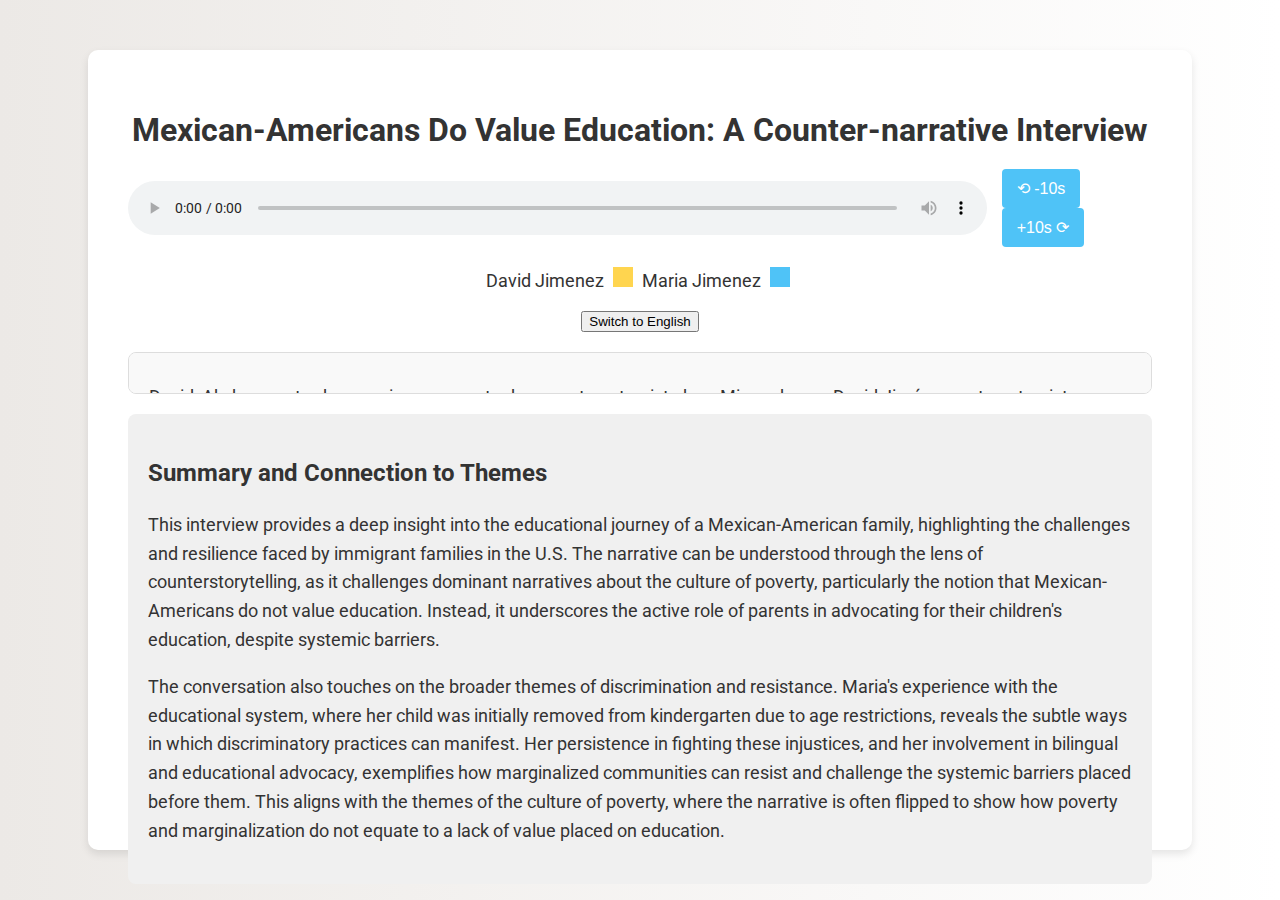
==== index.html @ bd8c50ec "First" ====
<!DOCTYPE html>
<html lang="en">

<head>
  <meta charset="UTF-8">
  <meta name="viewport" content="width=device-width, initial-scale=1.0">
  <title>Mexican-Americans Do Value Education: A Counter-narrative Interview</title>
  <!-- Google Font -->
  <link href="https://fonts.googleapis.com/css2?family=Roboto:wght@400;700&display=swap" rel="stylesheet">
  <style>
    body {
      font-family: 'Roboto', sans-serif;
      background: linear-gradient(to right, #ece9e6, #ffffff);
      color: #333;
      display: flex;
      justify-content: center;
      align-items: center;
      height: 100vh;
      margin: 0;
    }

    .container {
      width: 80%;
      height: 80%;
      background-color: #fff;
      padding: 40px;
      border-radius: 10px;
      box-shadow: 0 4px 8px rgba(0, 0, 0, 0.1);
      display: flex;
      flex-direction: column;
    }

    h1 {
      font-size: 32px;
      text-align: center;
      margin-bottom: 20px;
    }

    .audio-player {
      display: flex;
      justify-content: center;
      align-items: center;
      margin-bottom: 20px;
    }

    #audioPlayer {
      width: 100%;
      max-width: 100%;
    }

    .control-buttons {
      margin-left: 10px;
    }

    .control-buttons button {
      font-size: 16px;
      padding: 10px 15px;
      margin: 0 5px;
      cursor: pointer;
      border: none;
      border-radius: 4px;
      background-color: #4fc3f7;
      color: white;
    }

    .control-buttons button:hover {
      background-color: #03a9f4;
    }

    .label {
      text-align: center;
      margin-bottom: 20px;
      font-size: 18px;
    }

    .label span {
      display: inline-block;
      width: 20px;
      height: 20px;
      margin: 0 5px;
    }

    .label .yellow-square {
      background-color: #ffd54f;
    }

    .label .blue-square {
      background-color: #4fc3f7;
    }

    .toggle-container {
      text-align: center;
      margin-bottom: 20px;
    }

    .transcript {
      flex-grow: 1;
      overflow-y: auto;
      border: 1px solid #ddd;
      padding: 20px;
      border-radius: 8px;
      background-color: #f9f9f9;
      display: none;
    }

    .transcript.active {
      display: block;
    }

    .transcript p {
      margin: 10px 0;
      line-height: 1.5;
      transition: background-color 0.3s ease;
      font-size: 18px;
    }

    .highlight {
      border-radius: 4px;
    }

    .david.highlight {
      background-color: #fff59d;
    }

    .maria.highlight {
      background-color: #b3e5fc;
    }

    .summary {
      margin-top: 20px;
      padding: 20px;
      border-radius: 8px;
      background-color: #f0f0f0;
      font-size: 18px;
      line-height: 1.6;
    }

    .summary h2 {
      font-size: 24px;
      margin-bottom: 10px;
    }
  </style>
</head>

<body>

  <div class="container">
    <h1>Mexican-Americans Do Value Education: A Counter-narrative Interview</h1>
    <div class="audio-player">
      <audio id="audioPlayer" controls preload="auto">
        <source src="output.mp3" type="audio/mpeg">
        Your browser does not support the audio element.
      </audio>
      <div class="control-buttons">
        <button id="backwardButton">⟲ -10s</button>
        <button id="forwardButton">+10s ⟳</button>
      </div>
    </div>
    <div class="label">
      David Jimenez <span class="yellow-square"></span> Maria Jimenez <span class="blue-square"></span>
    </div>
    <div class="toggle-container">
      <button id="toggleLanguage">Switch to English</button>
    </div>
    <div id="transcript-es" class="transcript active">
      <p data-start="0" data-end="32" class="david">David: Ah, buenas tardes, gracias por aceptar hacer esta entrevista
        hoy. Mi
        nombre es David Jiménez, esta entrevista discutirá mis experiencias educativas infantiles y el impacto que mis
        padres tuvieron en la trayectoria de mi carrera académica. Hoy quiero entender sus perspectivas sobre ciertos
        acontecimientos de mi juventud. Y su actitud general sobre la educación. Si en algún momento quieres que
        detenga la grabación, por favor, házmelo saber.</p>
      <p data-start="32" data-end="37" class="david">¿Para empezar, puedes decirme tu nombre y cómo estamos
        relacionados?</p>
      <p data-start="37" data-end="44" class="maria">María: Mi nombre es María Jiménez y estamos relacionados-soy tu
        mamá.</p>
      <p data-start="44" data-end="50" class="david">Ok, ah, ahorita ¿Cuál es tu ocupación actual?</p>
      <p data-start="50" data-end="54" class="maria">Ayudante de maestra de preschool.</p>
      <p data-start="54" data-end="61" class="david">Hm, de preschool y trabajas aquí en ah, o, pues haces para Special
        Ed,
        verdad?</p>
      <p data-start="61" data-end="62" class="maria">Sí, sí.</p>
      <p data-start="62" data-end="74" class="david">Bueno, ¿puedes contarme un poco sobre tus antecedentes de dónde
        eres y
        cómo fue la educación para ti cuando eras niña?</p>
      <p data-start="74" data-end="125" class="maria">Ah, yo vengo de México, específicamente de la ciudad de
        Guadalajara. Yo
        estudié hasta la secundaria después estudié una carrera corta como secretaria eh, en el cual en mis tiempos la
        educación no era tan abierta para, en cierta, en ciertas familias no era tan abierta para la las mujeres. El
        cual nada
        más se nos proveía una educación qué se refería para asistencia en la casa que nos sirviera para como
        enfermeras, en
        lo mismo de cocinar y coser. Y fue muy, muy limitada.</p>
      <p data-start="125" data-end="149" class="david">Ok, y ya desde entonces has venido a Estados Unidos donde aquí
        nacimos,
        yo y mi hermano. Para hablar de mí historia de educación infantil en realidad es nuestra historia. ¿Es cierto
        que
        estuviste muy involucrada en la educación de ambos de mí y de mi hermano desde el principio. verdad?</p>
      <p data-start="149" data-end="151" class="maria">Correcto.</p>
      <p data-start="151" data-end="161" class="david">¿Qué te motivó a hacer esto y me puedes contar si alguna vez
        encontrastes alguna resistencia al hacerlo?</p>
      <p data-start="161" data-end="235" class="maria">Mi motivación fue al ver que la mayoría de papás no podían
        expresarse,
        eh, con sus hijos en ni siquiera en el idioma español. Yo me enfoqué a enseñarlos que hablaran correctamente y
        entendieran correctamente el español. Después me fui involucrando, fui voluntaria por 7 años en lo que ustedes
        fue su
        transición de la educación primaria a la secundaria ay ayudando en los salones cuando se me requería, como
        asistente
        de maestro y estarlos observando tanto en el recreo, en paseos escolares, y me gustó involucrarme porque ahí vi
        que
        los papás y sobre todos los papás Latinos hacemos un poquito menos la educación de los hijos y la educación para
        nosotros mismos entender qué está pasando en la escuela. Por lo mismo, yo me involucré en la escuela también
        para
        aprender inglés.</p>
      <p data-start="235" data-end="242" class="david">Entonces, ¿A qué edad te acuerdas cuando yo comencé la escuela?
      </p>
      <p data-start="242" data-end="300" class="maria">Tú comenzastes en un programa piloto para niños de preschool,
        exactamente a los 3 años. Yo te llevaba era en las tardes y yo veía el interés que ponías en la educación. Te
        permitieron continuar, fue un programa nada más de 3 meses en el cual te aceptaron directamente a preschool
        regular,
        en el cual estuvistes por el lapso de 3 años en el cual tu obtuvistes unas de las mejores calificaciones, las
        cuales
        te valieron para continuar en en el grado de Kinder, ya que aunque no contabas con la edad e y la fecha en la
        cual te
        requerían para Kinder, pero contabas con la educación y el conocimiento y por eso te dejaron en el nivel de
        Kinder.
      </p>
      <p data-start="300" data-end="312" class="david">Ok, entonces ¿dices que terminé un programa completo de
        preschool,
        verdad, menos pues, un año sería no entonces? O cuatro años?</p>
      <p data-start="312" data-end="314" class="maria">No, un año, 4 meses.</p>
      <p data-start="314" data-end="326" class="david">Un año 4 meses ah, ok, y de ahí me, donde me moví a Kinder, pero
        ¿Qué
        pasó cuando ya estaba en él, en el Kinder?</p>
      <p data-start="326" data-end="523" class="maria">Bueno, esa yo sé que es una una situación algo difícil ha sido
        para mí
        porque yo primero que nada yo no quería que los movieran de escuela porque estaban ustedes en una escuela en la
        cual
        nos sentíamos muy acogidos. Era una escuela donde comenzaron ustedes, en la escuela Victoriano, después, como
        abrieron
        una escuela cercas, más cerca de nuestra casa, pues los movieron ahí. El cual tú comenzaste el Kinder, pero en
        el
        transcurso del Kinder, yo continué involucrándome como voluntaria en la cual vi que varias de las personas no
        estaban
        de acuerdo. No sé por qué exactamente no estaban de acuerdo que yo ayudara, no me permitieron la entrada. Al
        transcurso de 2 semanas me notificaron que tú no podías continuar en el Kinder, porque no tenías la edad
        suficiente,
        en la cual te quitaron completamente del programa de Kinder, y te dejaron sin escuela, el cual yo me frustré
        mucho al
        no encontrar en ninguna parte donde te pudiera meter y lo único que me permitieron es volverte a regresar a
        Kinder,
        siendo que tú ya llevabas más de 5 meses en el Kinder, y fue difícil porque al aceptarte en otra vez en
        preschool, fue
        con la condición de que yo me quedara no como involuntaria, sino que ya era yo estarles ayudando porque ya
        contaban
        con un estudiante más, pero yo no me di por vencida. Me involucré también en los programas de ELAC (English
        Learner
        Advisory Committee) y DELAC (District English Learner Advisory Committee) para ir conociendo personas. Esto fue
        en el
        transcurso de semanas porque también para mí fue un, una frustración y una impotencia al no poderte ayudar más,
        y
        aunque mi qué Ingles no era tan avanzado o no era, era más bien limitado. Yo busqué ayuda tanto que me fui a una
        junta
        del superintendente ya que nadie aceptaba mis llamadas. Llamé a todas las personas y nadie, nadien, esté, me
        daba una
        cita con él. Lo que hice me fue a una junta de él y me planté enfrente de él para pedirle una entrevista para
        que me
        diera la oportunidad de explicar tu caso, en cuál se portó una persona muy, muy amable siendo que las personas
        que me
        atendieron en la oficina, todas me rechazaban. Por eso fue de que lo contacté personalmente y me ofreció darme
        una
        cita para exponer yo mi caso. Y eso fue lo que, lo que agradezco yo mucho de él, de haberme dado la oportunidad
        de
        exponer mi caso. </p>
      <p data-start="523" data-end="575" class="david">Ya ah, no, gracias ah, pues pues sí, yo hay muchos detalles de
        esa
        historia que, pues ah, al contarlo más, pues obviamente no me acuerdo mucho, de yo estar a esa edad, ah, pero
        dirías
        que, creo que me has contado que había otros niños que igualmente estaban muy joven para, o sea, no habían, ah,
        no
        tenían su fecha de nacimiento antes de, del deadline, y a ellos no los sacaron como a nosotros, pero yo siendo
        estudiante Latino, que entró hablando solo español, y tú también estándo, siendo más visible como voluntaria,
        pues
        como que nos nos escogieron a nosotros para para mandarnos fuera del programa.</p>
      <p data-start="575" data-end="773" class="maria">Lo correcto, yo siento que fue una parte de discriminación al
        vernos
        usado nosotros como, no sé si como ejemplo a los demás para para sacarnos del programa, pero no se me hizo justo
        de
        que otros niños tuvieran la oportunidad de continuar siendo que no tenían la edad suficiente. Era por varios
        días
        para, exactamente en tu caso eran 10 días, que eras más joven pero eras el de los más avanzados en tu clase. Era
        lo
        que no se me hacía justo que no te dieran la oportunidad de continuar tus estudios. Por eso en la entrevista que
        yo
        tuve con el superintendente yo expuse tu caso. Llevé pruebas de que la maestra me decía que tú eras de los más
        avanzados. Tu ya sin ver ha entrado a la escuela, sin saber una sola palabra de inglés, sin conocer nada de del
        idioma, tú eh, en 1 año, ya dominabas, el idioma, ya conocías los números del uno al 100 estando en preschool,
        ya te
        sabías tus ABC, y ya leías libros este y pronunciabas frases correctas y completas. Es por eso que yo les puse
        el caso
        al superintendente el cual te dio una oportunidad y mandó al asistente del superintendente a realizarte un
        examen en
        el cual estabas tú, la maestra, y el asistente del superintendente. Yo tuve que esperar afuera a que terminaran
        el
        examen. En ese tiempo yo estaba yo creo que más nerviosa que nada y cuando salió el superintendente, el
        asistente del
        superintendente a decirme que habías pasado, no solamente las expectativas que ellos traían, sino que pasaste,
        la
        sobrepasaste, yo para mí fue un logro no solo para ti, si no para mí como mamá ver realizado éste y no dejado
        que el
        sistema y unas personas que no te permitieron continuar si hubieran logrado sus objetivos. Para mí fue un logro
        como
        mamá y desde esa fecha continué como presidenta de los programas bilingües y promoví mucho a las mamás que
        también
        ellas no dejaran de de continuar los estudios porque se me hacía muy triste a veces usar alumnos para traducir
        porque
        había cortes de personal o no había suficiente personal para las, ah, para traducirles a los papás. Entonces es
        una
        tristeza que nosotros los papás no estemos involucrados. Tanto me gustó que he continuado trabajando para el
        distrito
        y continuó exhortando a muchos papás para que continúen con estudios o preparación para que les ayuden con sus
        hijos a
        los estudios.</p>
      <p data-start="773" data-end="823" class="david">Bueno, ¿en dónde íbamos? Ah, sí, pues todo eso es muy, es
        respuesta
        perfecta en pensando en esta, eh, este artículo que leímos para la clase que estoy tomando del mito de que a los
        México-americanos nodo valoran la educación y creo que es claro que qué con esas experiencias que eso no es
        cierto en
        muchos casos. Ah, pensando en eso ¿Te acuerdas o podrías contar unas formas en en que ustedes enfatizaron la
        importancia de la educación en nuestro hogar?</p>
      <p data-start="823" data-end="876" class="maria">Claro, porque nosotros yo siempre he creído que mejor educación
        es
        mejor calidad de vida para, tanto la persona que estudia como para el entorno, y ustedes como hijos no solo
        están
        estudiando por ustedes me están motivando y motivan también a los padres. A continuar estudiando. Y esa es la
        razón de
        que todos deberíamos de continuar estudiando y no pensar de que como es nomás hablamos español, no debemos de
        valorar
        la educación que nos dan gratuitamente. Acercarnos, donde nos dan la educación para no quedarnos atrás y que no
        valoren nuestros derechos y hacer valer también nuestros derechos.</p>
      <p data-start="876" data-end="917" class="david">Sí, pues sea, qué es es entonces va en las dos direcciones
        nuestra
        motivación. Un ejemplo específico me acuerdo, no si te acuerdas, una vez nos hicieron a mí y a mi hermano
        escribír una
        ensayo en español aquí que ustedes iban a calificar para ver pues cómo nos iba a el español, pues sabiéndolo
        verdad?
        Pero ahi quedé eso era ya en nuestro ¿infantes sería la palabra?</p>
      <p data-start="917" data-end="918" class="maria">Infancia.</p>
      <p data-start="918" data-end="946" class="david">Infancia. Pero pues, dónde estamos ahora, mi hermano y yo, los 2
        tenemos títulos en informática y yo ahora estoy en una programa de maestría. Primero quiero decir que realmente
        aprecio todo lo que has hecho por mí. Nunca estoy aquí si no fuera por ti, entonces sí ¿podías decir un poco de
        cómo
        te sientes acerca de lo lejos que hemos llegado?</p>
      <p data-start="946" data-end="989" class="maria">Yo me siento muy orgullosa porque realmente a mí no se me no se
        me
        dieron las herramientas para continuar mis estudios y yo siempre he valorado que todos los estudiantes tengan la
        oportunidad y todos nuestros hijos tengan la oportunidad de sobresalir más de lo que hemos hecho nosotros. Es
        nuestro
        orgullo y es algo que nosotros disfrutamos como papás, ver que nuestros hijos vayan más allá, que traspasen lo
        que
        nosotros, lo que nosotros hicimos para que valoren lo que tienen y también tenga mejores oportunidades de vida.
      </p>
      <p data-start="989" data-end="1009" class="david">Bueno, ah, pues ah, esas eran todas las preguntas que tenía por
        ti,
        muchas gracias por tus respuestas y por ayudarme con esta proyecto que estoy haciendo, y si, ya es todo. </p>
      <p data-start="1009" data-end="1029" class="maria">Bueno, para terminar es para decirte que estoy muy orgullosa de
        todo
        lo que has hecho, del buen hijo que eres y de que siempre motivas, también tú a mí para seguir estudiando. Ok,
        adelante con tu educación y ojalá que en el futuro tengas muchos logros, gracias.</p>
    </div>
    <div id="transcript-en" class="transcript">
      <p data-start="0" data-end="32" class="david">David: Good afternoon, thank you for agreeing to do this interview
        today.
        My name is David Jiménez, and this interview will discuss my childhood educational experiences and the impact my
        parents had on the trajectory of my academic career. Today, I want to understand your perspectives on certain
        events from my youth and your general attitude about education. If at any time you want me to stop recording,
        please let me know.</p>
      <p data-start="32" data-end="37" class="david">To start, can you tell me your name and how we are related?</p>
      <p data-start="37" data-end="44" class="maria">María: My name is María Jiménez, and we are related—I am your
        mother.</p>
      <p data-start="44" data-end="50" class="david">Right, and what is your current occupation?</p>
      <p data-start="50" data-end="54" class="maria">I’m a preschool teaching assistant.</p>
      <p data-start="54" data-end="61" class="david">In preschool, and you work in Special Ed, right?</p>
      <p data-start="61" data-end="62" class="maria">Correct.</p>
      <p data-start="62" data-end="74" class="david">Well, could you tell me a little bit about your background, where
        you're
        from, and what education was like for you as a child?</p>
      <p data-start="74" data-end="125" class="maria">I come from Mexico, specifically from the city of Guadalajara. I
        studied
        until high school, and then I did a short vocational program as a secretary. During my time, education was not
        as
        accessible, especially for women in certain families. We were only provided with an education that centered on
        home
        assistance, like nursing, cooking, and sewing. It was very limited.</p>
      <p data-start="125" data-end="149" class="david">Okay, and since then, you’ve come to the United States, where my
        brother and I were born. Now, to talk about my early educational history is really to talk about our history. Is
        it
        true that you were very involved in the education of both me and my brother from the beginning?</p>
      <p data-start="149" data-end="151" class="maria">Correct.</p>
      <p data-start="151" data-end="161" class="david">What motivated you to do this, and did you ever encounter any
        resistance?</p>
      <p data-start="161" data-end="235" class="maria">My motivation came from seeing that many parents couldn’t
        communicate
        effectively with their children, even in Spanish. I focused on teaching you to speak and understand Spanish
        correctly.
        I then got involved; I volunteered for seven years during your [mine and my brother’s] transition from primary
        to
        secondary education, helping in classrooms, observing you at recess, and on school trips. I enjoyed
        volunteering, and
        I got involved because I saw that Latino parents could do more to educate their children and themselves about
        what was
        happening at school. For that reason, I also got involved in school to learn English.</p>
      <p data-start="235" data-end="242" class="david">At what age do you remember me starting school?</p>
      <p data-start="242" data-end="300" class="maria">You started in a pilot program for preschool children at three
        years
        old. I took you in the afternoons, and I saw early on your interest in school. The program lasted no more than
        three
        months, after which they allowed you to continue directly into regular preschool in which you got great grades.
        You
        did very well, which allowed you to continue into Kindergarten, even though you were younger than the required
        age. It
        was the knowledge and education you had already gained that let you move on to Kindergarten.</p>
      <p data-start="300" data-end="312" class="david">So, I finished a complete preschool program, right? Was that a
        year, or
        had you said four years?</p>
      <p data-start="312" data-end="314" class="maria">No, it was one year and four months.</p>
      <p data-start="314" data-end="326" class="david">Sorry, one year and four months, okay. And from there, I moved to
        Kindergarten. But what happened when I was already in Kindergarten?</p>
      <p data-start="326" data-end="523" class="maria">It was a difficult situation for me. Initially, I didn’t want to
        transfer schools because we felt very welcomed at your previous school where you had started, Victoriano. But
        when a
        school closer to our house opened, they moved you there for Kindergarten. Throughout your Kindergarten, I
        continued
        volunteering, but I wasn’t welcomed by everyone. After two weeks, they notified me that you couldn’t continue in
        Kindergarten because you were too young, and they completely removed you from the program, leaving you without a
        school. It was hard to accept, and I was frustrated because there was nowhere to enroll you. They would only
        allow you
        to restart Kindergarten the following year, even though you had already spent a full semester in Kindergarten.
        Despite
        this, I didn’t give up. I got involved in the ELAC and DELAC programs to try to get in contact with someone who
        could
        help. I ended up going to a school board meeting, finding the superintendent and planting myself in front of
        home to
        ask for a meeting to present your case. After facing many obstacles, I eventually met with the superintendent,
        and I
        am grateful that he was so kind when I had been rejected by so many district office personnel. He contacted me
        personally and gave me the chance to explain your situation.</p>
      <p data-start="523" data-end="575" class="david">There are many details of that story that I don’t remember much
        of,
        since I was so young. But I remember you saying that there were other children who were also too young who
        weren't
        removed like I was? Do you think the fact that I was a Latino student who only spoke Spanish, and that you too
        were
        more visible as a volunteer, made us more likely to be targeted?</p>
      <p data-start="575" data-end="773" class="maria">Yes, it was a difficult time, and I believe it was a form of
        discrimination. They may have used us as an example to others. It wasn’t fair that other children, who were also
        too
        young, were allowed to stay, especially since your birthday was exactly 10 days after the cutoff, and you were
        one of
        the most advanced in your class. That’s why I presented your case to the superintendent, along with a testimony
        from
        your teacher saying how well you were doing. That you, having started school not knowing a word of English,
        within one
        year were starting to master the language, and knew your numbers from 1-100 and your ABCs. You had good
        pronunciation
        and were reading well. So then the superintendent and assistant superintendent decided to give you an exam to
        see if
        you were at Kindergarten grade level and could stay. Waiting outside that testing room made me so nervous, but
        they
        came out to tell me that you not only met expectations, but far exceeded them. It was an accomplishment, both
        yours
        and mine as a mother, to see that we hadn't let the system and certain people keep us from achieving our goals.
        From
        that date on, I continued volunteering as president of the bilingual leadership programs and encouraged a lot of
        mothers to continue supporting their childrens’ studies. It made me very sad sometimes to see schools use
        students to
        translate because there were staff cuts or there weren't enough staff to translate for the parents. So it is sad
        that
        us parents are sometimes not involved. I liked it so much that I have continued working for the district and
        continued
        to urge many parents to continue with studies or preparation to help them help their children.</p>
      <p data-start="773" data-end="823" class="david">That’s a perfect answer. I especially want to relate that to an
        article
        we read in class about the myth that Mexican-Americans don’t value education. I think it’s clear from our
        experiences
        that this isn’t true. Do you remember any specific ways in which you emphasized the importance of education in
        our
        home?</p>
      <p data-start="823" data-end="876" class="maria">Absolutely. I’ve always believed that better education means a
        better
        quality of life, not just for the person studying, but for their environment as well. Not just that we
        encouraged you,
        but you and your brother motivated me and other parents to continue studying. That’s why we should all continue
        studying and not devalue the education we receive as a right, even if it’s in a different language. We as
        parents
        should not distance ourselves from our children’s education, we should teach them to value and exercise their
        rights
        to it.</p>
      <p data-start="876" data-end="917" class="david">That’s a great point, that education and motivation can go both
        ways. I
        wanted to bring up—I remember a specific example, I don't know if you remember this—you once assigned my brother
        and I
        to write an essay in Spanish that you graded to see how well we knew Spanish, to see if we weren’t losing it
        from only
        speaking English at school. But that’s all been in our, would infants be the word?</p>
      <p data-start="917" data-end="918" class="maria">Childhood.</p>
      <p data-start="918" data-end="946" class="david">Childhood. But well, where we are now, my brother and I, we both
        have
        degrees in computer science and I am now in a master's program. First, I want to say that I really appreciate
        everything you have done for me. I would never have made it this far if it wasn't for you. So, could you say a
        little
        bit about how you feel about how far we've come?</p>
      <p data-start="946" data-end="989" class="maria">I feel very proud because I really was not given the tools to
        pursue my
        studies, and I have always valued that all students have the opportunity and all our children have the
        opportunity to
        excel more than we have. It is our pride and it is something that we enjoy as parents, seeing that our children
        go
        further, that they pass on what we did so that they value what they have and also have better life
        opportunities.</p>
      <p data-start="989" data-end="1009" class="david">Well, those were all the questions I had for you. Thank you so
        much
        for your answers and for helping me with this project. I really appreciate everything you’ve done for me.</p>
      <p data-start="1009" data-end="1029" class="maria">To finish, I want to say that I’m very proud of everything
        you’ve
        done, of the good son you are, and how you continue to motivate me to keep studying. Keep going with your
        education,
        and I hope you have many achievements in the future. Thank you.</p>
    </div>

    <div class="summary">
      <h2>Summary and Connection to Themes</h2>
      <p>
        This interview provides a deep insight into the educational journey of a Mexican-American family, highlighting
        the challenges and resilience faced by immigrant families in the U.S. The narrative can be understood through
        the lens of counterstorytelling, as it challenges dominant narratives about the culture of poverty, particularly
        the notion that Mexican-Americans do not value education. Instead, it underscores the active role of parents in
        advocating for their children's education, despite systemic barriers.
      </p>
      <p>
        The conversation also touches on the broader themes of discrimination and resistance. Maria's experience with
        the educational system, where her child was initially removed from kindergarten due to age restrictions, reveals
        the subtle ways in which discriminatory practices can manifest. Her persistence in fighting these injustices,
        and her involvement in bilingual and educational advocacy, exemplifies how marginalized communities can resist
        and challenge the systemic barriers placed before them. This aligns with the themes of the culture of poverty,
        where the narrative is often flipped to show how poverty and marginalization do not equate to a lack of value
        placed on education.
      </p>
    </div>
  </div>

  <script>
    const audioPlayer = document.getElementById('audioPlayer');
    const toggleButton = document.getElementById('toggleLanguage');
    const transcriptEs = document.getElementById('transcript-es');
    const transcriptEn = document.getElementById('transcript-en');
    const backwardButton = document.getElementById('backwardButton');
    const forwardButton = document.getElementById('forwardButton');

    audioPlayer.addEventListener('timeupdate', () => {
      const currentTime = audioPlayer.currentTime;

      const activeTranscript = document.querySelector('.transcript.active');
      const transcriptParagraphs = activeTranscript.querySelectorAll('p');

      transcriptParagraphs.forEach((p) => {
        const startTime = parseFloat(p.getAttribute('data-start'));
        const endTime = parseFloat(p.getAttribute('data-end'));

        if (currentTime >= startTime && currentTime < endTime) {
          // Highlight the current paragraph
          p.classList.add('highlight');
          // Scroll into view
          p.scrollIntoView({behavior: 'smooth', block: 'center'});
        } else {
          // Remove highlight
          p.classList.remove('highlight');
        }
      });
    });

    toggleButton.addEventListener('click', () => {
      if (transcriptEs.classList.contains('active')) {
        transcriptEs.classList.remove('active');
        transcriptEn.classList.add('active');
        toggleButton.textContent = 'Switch to Spanish';
      } else {
        transcriptEn.classList.remove('active');
        transcriptEs.classList.add('active');
        toggleButton.textContent = 'Switch to English';
      }
    });

    backwardButton.addEventListener('click', () => {
      audioPlayer.currentTime = Math.max(0, audioPlayer.currentTime - 10);
    });

    forwardButton.addEventListener('click', () => {
      audioPlayer.currentTime = Math.min(audioPlayer.duration, audioPlayer.currentTime + 10);
    });
  </script>

</body>

</html>
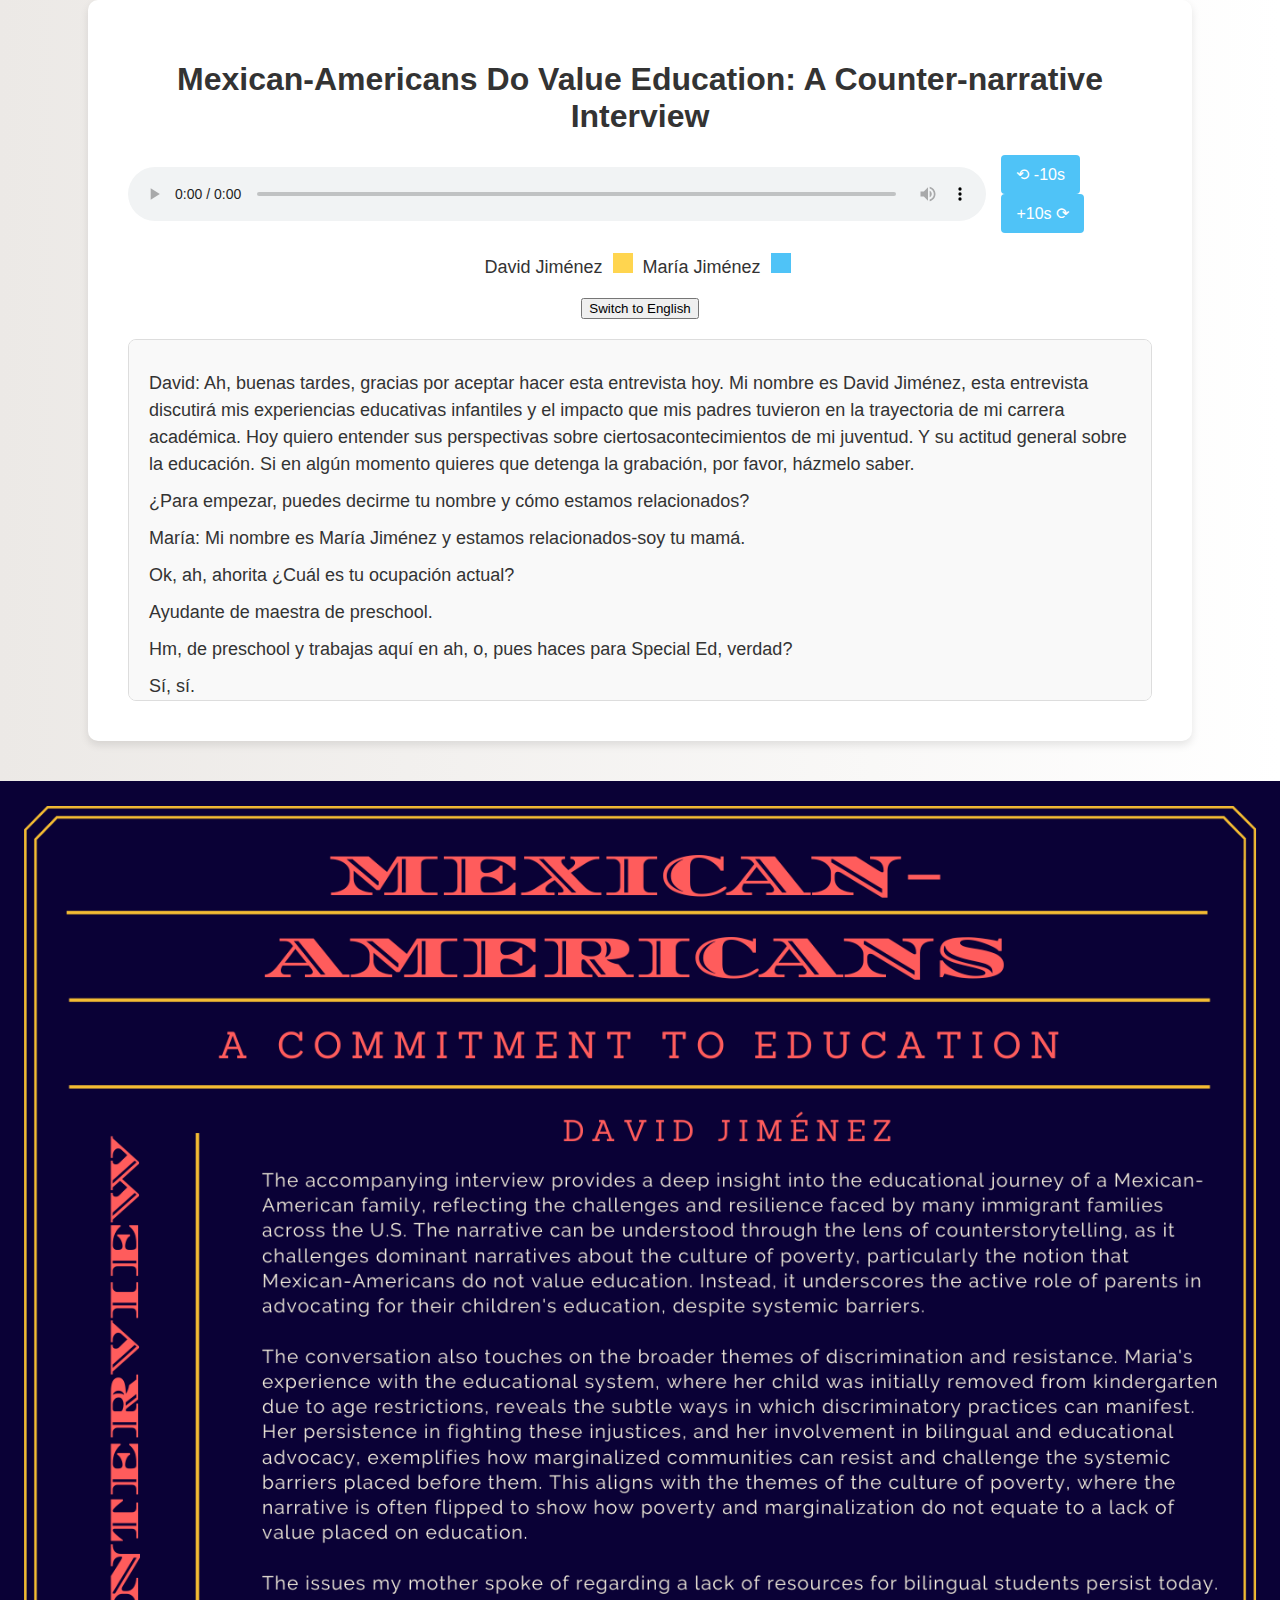
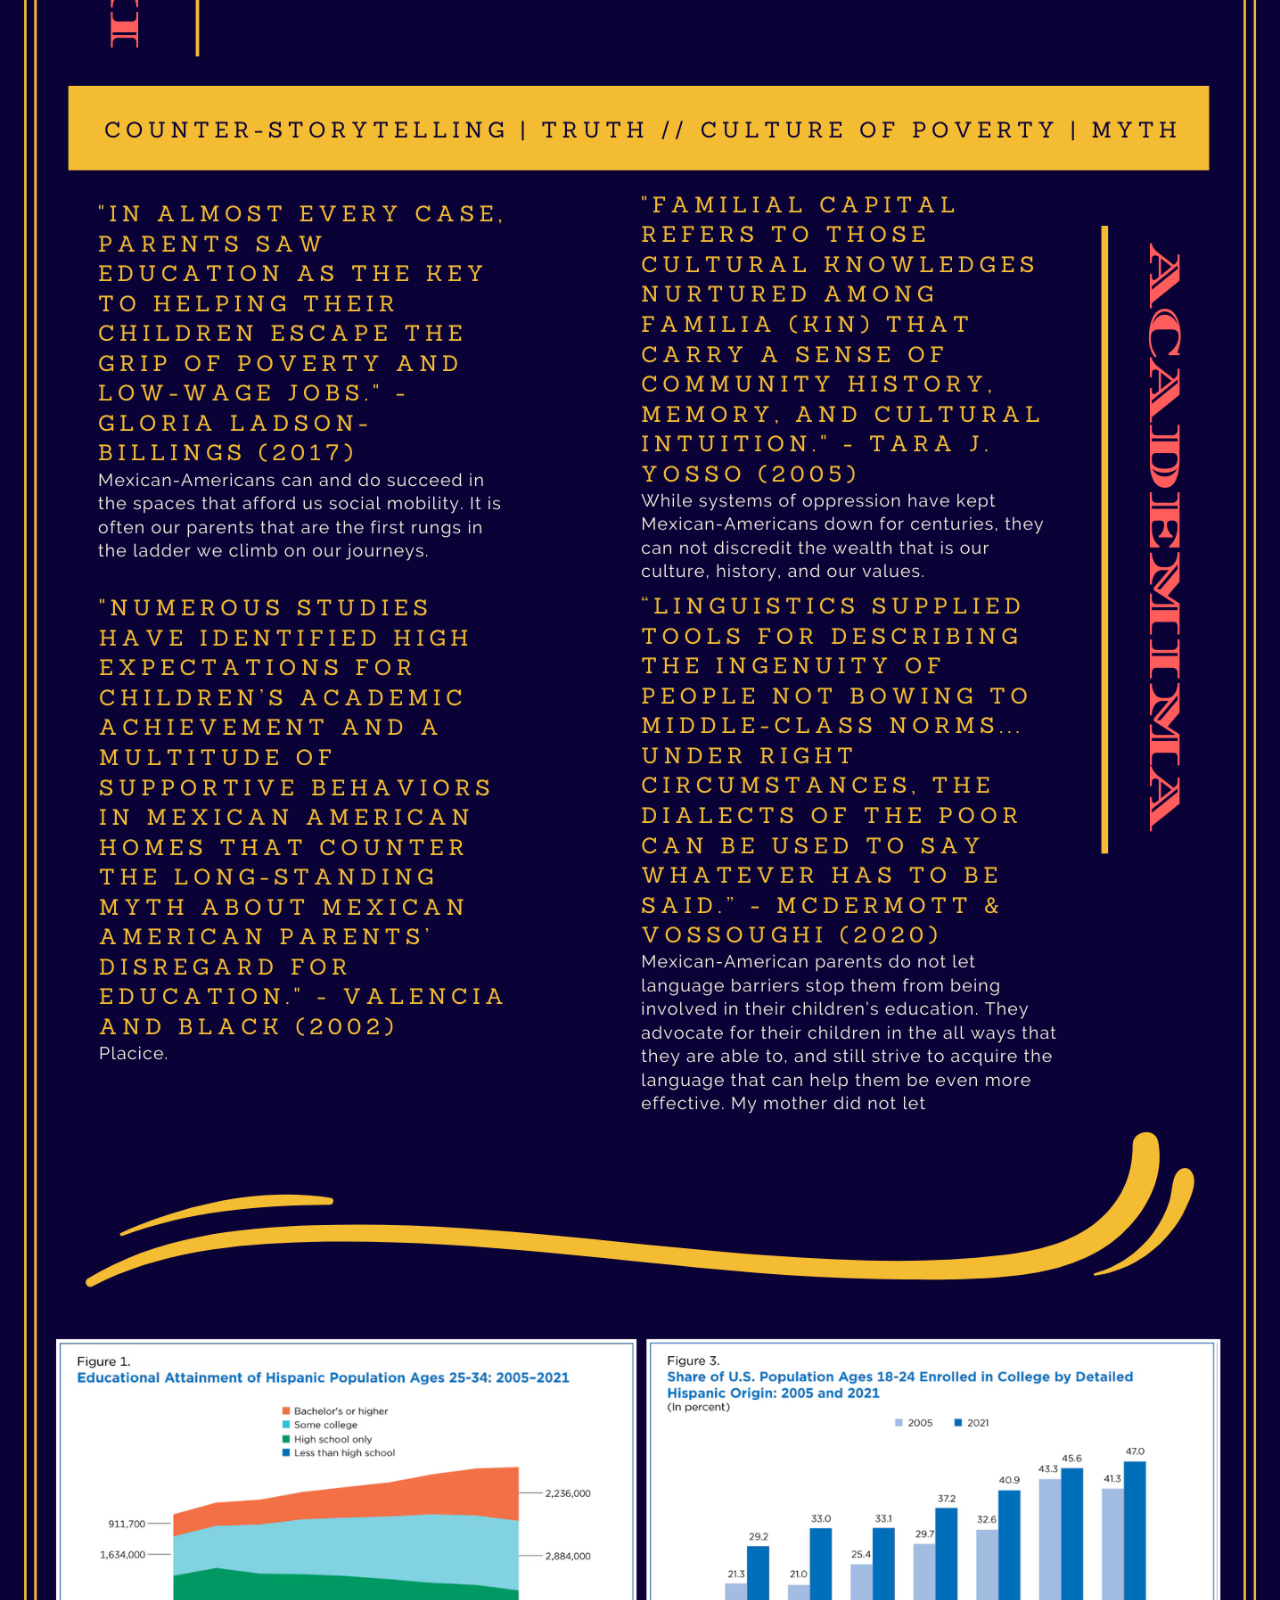
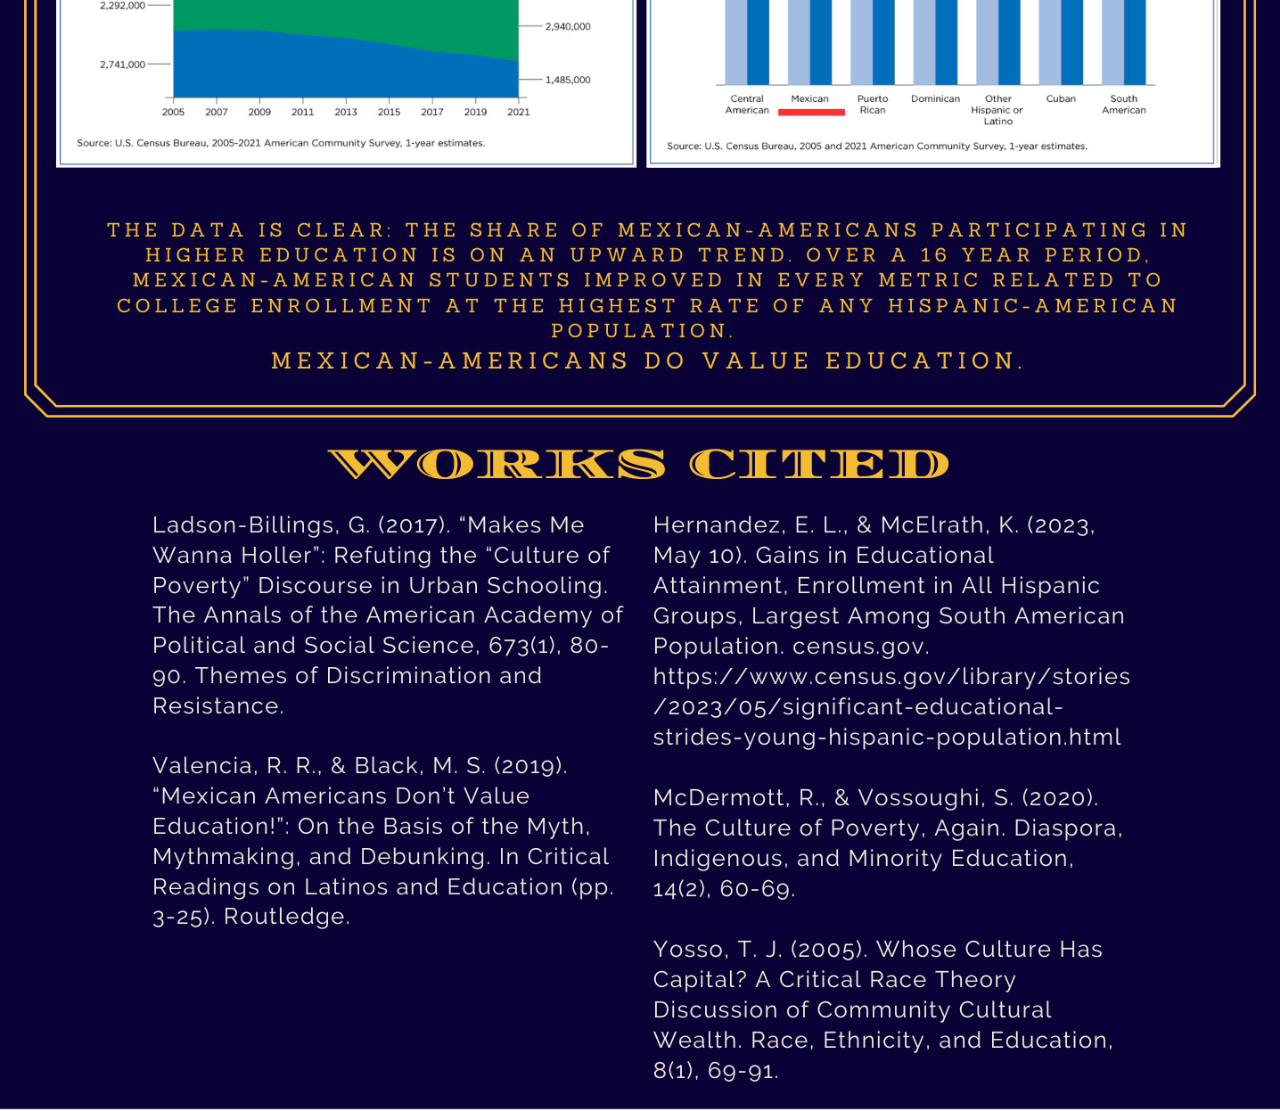
==== commit 5f5329aa: "Final with split files" ====
--- a/index.html
+++ b/index.html
@@ -5,149 +5,17 @@
   <meta charset="UTF-8">
   <meta name="viewport" content="width=device-width, initial-scale=1.0">
   <title>Mexican-Americans Do Value Education: A Counter-narrative Interview</title>
-  <!-- Google Font -->
-  <link href="https://fonts.googleapis.com/css2?family=Roboto:wght@400;700&display=swap" rel="stylesheet">
-  <style>
-    body {
-      font-family: 'Roboto', sans-serif;
-      background: linear-gradient(to right, #ece9e6, #ffffff);
-      color: #333;
-      display: flex;
-      justify-content: center;
-      align-items: center;
-      height: 100vh;
-      margin: 0;
-    }
-
-    .container {
-      width: 80%;
-      height: 80%;
-      background-color: #fff;
-      padding: 40px;
-      border-radius: 10px;
-      box-shadow: 0 4px 8px rgba(0, 0, 0, 0.1);
-      display: flex;
-      flex-direction: column;
-    }
-
-    h1 {
-      font-size: 32px;
-      text-align: center;
-      margin-bottom: 20px;
-    }
-
-    .audio-player {
-      display: flex;
-      justify-content: center;
-      align-items: center;
-      margin-bottom: 20px;
-    }
-
-    #audioPlayer {
-      width: 100%;
-      max-width: 100%;
-    }
-
-    .control-buttons {
-      margin-left: 10px;
-    }
-
-    .control-buttons button {
-      font-size: 16px;
-      padding: 10px 15px;
-      margin: 0 5px;
-      cursor: pointer;
-      border: none;
-      border-radius: 4px;
-      background-color: #4fc3f7;
-      color: white;
-    }
-
-    .control-buttons button:hover {
-      background-color: #03a9f4;
-    }
-
-    .label {
-      text-align: center;
-      margin-bottom: 20px;
-      font-size: 18px;
-    }
-
-    .label span {
-      display: inline-block;
-      width: 20px;
-      height: 20px;
-      margin: 0 5px;
-    }
-
-    .label .yellow-square {
-      background-color: #ffd54f;
-    }
-
-    .label .blue-square {
-      background-color: #4fc3f7;
-    }
-
-    .toggle-container {
-      text-align: center;
-      margin-bottom: 20px;
-    }
-
-    .transcript {
-      flex-grow: 1;
-      overflow-y: auto;
-      border: 1px solid #ddd;
-      padding: 20px;
-      border-radius: 8px;
-      background-color: #f9f9f9;
-      display: none;
-    }
-
-    .transcript.active {
-      display: block;
-    }
-
-    .transcript p {
-      margin: 10px 0;
-      line-height: 1.5;
-      transition: background-color 0.3s ease;
-      font-size: 18px;
-    }
-
-    .highlight {
-      border-radius: 4px;
-    }
-
-    .david.highlight {
-      background-color: #fff59d;
-    }
-
-    .maria.highlight {
-      background-color: #b3e5fc;
-    }
-
-    .summary {
-      margin-top: 20px;
-      padding: 20px;
-      border-radius: 8px;
-      background-color: #f0f0f0;
-      font-size: 18px;
-      line-height: 1.6;
-    }
-
-    .summary h2 {
-      font-size: 24px;
-      margin-bottom: 10px;
-    }
-  </style>
+  <!-- Link to the external CSS file -->
+  <link href="style.css" rel="stylesheet">
 </head>
 
 <body>
 
-  <div class="container">
+  <div class="content-wrapper">
     <h1>Mexican-Americans Do Value Education: A Counter-narrative Interview</h1>
     <div class="audio-player">
       <audio id="audioPlayer" controls preload="auto">
+        <source src="Interview_8-27.m4a" type="audio/mp4">
         <source src="output.mp3" type="audio/mpeg">
         Your browser does not support the audio element.
       </audio>
@@ -157,17 +25,16 @@
       </div>
     </div>
     <div class="label">
-      David Jimenez <span class="yellow-square"></span> Maria Jimenez <span class="blue-square"></span>
+      David Jiménez <span class="yellow-square"></span> María Jiménez <span class="blue-square"></span>
     </div>
     <div class="toggle-container">
       <button id="toggleLanguage">Switch to English</button>
     </div>
     <div id="transcript-es" class="transcript active">
       <p data-start="0" data-end="32" class="david">David: Ah, buenas tardes, gracias por aceptar hacer esta entrevista
-        hoy. Mi
-        nombre es David Jiménez, esta entrevista discutirá mis experiencias educativas infantiles y el impacto que mis
-        padres tuvieron en la trayectoria de mi carrera académica. Hoy quiero entender sus perspectivas sobre ciertos
-        acontecimientos de mi juventud. Y su actitud general sobre la educación. Si en algún momento quieres que
+        hoy. Mi nombre es David Jiménez, esta entrevista discutirá mis experiencias educativas infantiles y el impacto
+        que mis padres tuvieron en la trayectoria de mi carrera académica. Hoy quiero entender sus perspectivas sobre
+        ciertosacontecimientos de mi juventud. Y su actitud general sobre la educación. Si en algún momento quieres que
         detenga la grabación, por favor, házmelo saber.</p>
       <p data-start="32" data-end="37" class="david">¿Para empezar, puedes decirme tu nombre y cómo estamos
         relacionados?</p>
@@ -231,7 +98,7 @@
       <p data-start="314" data-end="326" class="david">Un año 4 meses ah, ok, y de ahí me, donde me moví a Kinder, pero
         ¿Qué
         pasó cuando ya estaba en él, en el Kinder?</p>
-      <p data-start="326" data-end="523" class="maria">Bueno, esa yo sé que es una una situación algo difícil ha sido
+      <p data-start="326" data-end="425" class="maria">Bueno, esa yo sé que es una una situación algo difícil ha sido
         para mí
         porque yo primero que nada yo no quería que los movieran de escuela porque estaban ustedes en una escuela en la
         cual
@@ -248,7 +115,8 @@
         mucho al
         no encontrar en ninguna parte donde te pudiera meter y lo único que me permitieron es volverte a regresar a
         Kinder,
-        siendo que tú ya llevabas más de 5 meses en el Kinder, y fue difícil porque al aceptarte en otra vez en
+        siendo que tú ya llevabas más de 5 meses en el Kinder,</p>
+      <p data-start="425" data-end="523" class="maria">y fue difícil porque al aceptarte en otra vez en
         preschool, fue
         con la condición de que yo me quedara no como involuntaria, sino que ya era yo estarles ayudando porque ya
         contaban
@@ -281,7 +149,7 @@
         estudiante Latino, que entró hablando solo español, y tú también estándo, siendo más visible como voluntaria,
         pues
         como que nos nos escogieron a nosotros para para mandarnos fuera del programa.</p>
-      <p data-start="575" data-end="773" class="maria">Lo correcto, yo siento que fue una parte de discriminación al
+      <p data-start="575" data-end="675" class="maria">Lo correcto, yo siento que fue una parte de discriminación al
         vernos
         usado nosotros como, no sé si como ejemplo a los demás para para sacarnos del programa, pero no se me hizo justo
         de
@@ -301,7 +169,10 @@
         examen en
         el cual estabas tú, la maestra, y el asistente del superintendente. Yo tuve que esperar afuera a que terminaran
         el
-        examen. En ese tiempo yo estaba yo creo que más nerviosa que nada y cuando salió el superintendente, el
+        examen.</p>
+      <p data-start="675" data-end="773" class="maria">En ese tiempo yo estaba yo creo que más nerviosa que nada y
+        cuando
+        salió el superintendente, el
         asistente del
         superintendente a decirme que habías pasado, no solamente las expectativas que ellos traían, sino que pasaste,
         la
@@ -369,236 +240,124 @@
     </div>
     <div id="transcript-en" class="transcript">
       <p data-start="0" data-end="32" class="david">David: Good afternoon, thank you for agreeing to do this interview
-        today.
-        My name is David Jiménez, and this interview will discuss my childhood educational experiences and the impact my
-        parents had on the trajectory of my academic career. Today, I want to understand your perspectives on certain
-        events from my youth and your general attitude about education. If at any time you want me to stop recording,
-        please let me know.</p>
+        today. My name is David Jiménez, and this interview will discuss my childhood educational experiences and the
+        impact my parents had on the trajectory of my academic career. Today, I want to understand your perspectives on
+        certain events from my youth and your general attitude about education. If at any time you want me to stop
+        recording, please let me know.</p>
       <p data-start="32" data-end="37" class="david">To start, can you tell me your name and how we are related?</p>
-      <p data-start="37" data-end="44" class="maria">María: My name is María Jiménez, and we are related—I am your
-        mother.</p>
+      <p data-start="37" data-end="44" class="maria">María: My name is María Jiménez, and we are related—I am your mom.
+      </p>
       <p data-start="44" data-end="50" class="david">Right, and what is your current occupation?</p>
       <p data-start="50" data-end="54" class="maria">I’m a preschool teaching assistant.</p>
       <p data-start="54" data-end="61" class="david">In preschool, and you work in Special Ed, right?</p>
       <p data-start="61" data-end="62" class="maria">Correct.</p>
       <p data-start="62" data-end="74" class="david">Well, could you tell me a little bit about your background, where
-        you're
-        from, and what education was like for you as a child?</p>
+        you're from, and what education was like for you as a child?</p>
       <p data-start="74" data-end="125" class="maria">I come from Mexico, specifically from the city of Guadalajara. I
-        studied
-        until high school, and then I did a short vocational program as a secretary. During my time, education was not
-        as
-        accessible, especially for women in certain families. We were only provided with an education that centered on
-        home
-        assistance, like nursing, cooking, and sewing. It was very limited.</p>
+        studied through high school, and then I did a short vocational program as a secretary. During my time, education
+        was not as accessible, especially for women in certain families. We were only provided with an education that
+        centered on home assistance, like nursing, cooking, and sewing. It was very, very limited</p>
       <p data-start="125" data-end="149" class="david">Okay, and since then, you’ve come to the United States, where my
         brother and I were born. Now, to talk about my early educational history is really to talk about our history. Is
-        it
-        true that you were very involved in the education of both me and my brother from the beginning?</p>
+        it true that you were very involved in the education of both me and my brother from the beginning?</p>
       <p data-start="149" data-end="151" class="maria">Correct.</p>
       <p data-start="151" data-end="161" class="david">What motivated you to do this, and did you ever encounter any
         resistance?</p>
       <p data-start="161" data-end="235" class="maria">My motivation came from seeing that many parents couldn’t
-        communicate
-        effectively with their children, even in Spanish. I focused on teaching you to speak and understand Spanish
-        correctly.
-        I then got involved; I volunteered for seven years during your [mine and my brother’s] transition from primary
-        to
-        secondary education, helping in classrooms, observing you at recess, and on school trips. I enjoyed
-        volunteering, and
-        I got involved because I saw that Latino parents could do more to educate their children and themselves about
-        what was
-        happening at school. For that reason, I also got involved in school to learn English.</p>
+        communicate effectively with their children, even in Spanish. I focused on teaching you to speak and understand
+        Spanish correctly. I then got involved; I volunteered for seven years during your [mine and my brother’s]
+        transition from primary to secondary education, helping in classrooms, observing you at recess, and on school
+        trips. I enjoyed volunteering, and I got involved because I saw that Latino parents could do more to educate
+        their children and themselves about what was happening at school. For that reason, I also got involved in school
+        to learn English.</p>
       <p data-start="235" data-end="242" class="david">At what age do you remember me starting school?</p>
       <p data-start="242" data-end="300" class="maria">You started in a pilot program for preschool children at three
-        years
-        old. I took you in the afternoons, and I saw early on your interest in school. The program lasted no more than
-        three
-        months, after which they allowed you to continue directly into regular preschool in which you got great grades.
-        You
-        did very well, which allowed you to continue into Kindergarten, even though you were younger than the required
-        age. It
-        was the knowledge and education you had already gained that let you move on to Kindergarten.</p>
+        years old. I took you in the afternoons, and I saw early on your interest in school. The program lasted no more
+        than three months, after which they allowed you to continue directly into regular preschool in which you got
+        great grades. You did very well, which allowed you to continue into Kindergarten, even though you were younger
+        than the required age. It was the knowledge and education you had already gained that let you move on to
+        Kindergarten.</p>
       <p data-start="300" data-end="312" class="david">So, I finished a complete preschool program, right? Was that a
-        year, or
-        had you said four years?</p>
+        year, or had you said four years?</p>
       <p data-start="312" data-end="314" class="maria">No, it was one year and four months.</p>
       <p data-start="314" data-end="326" class="david">Sorry, one year and four months, okay. And from there, I moved to
         Kindergarten. But what happened when I was already in Kindergarten?</p>
-      <p data-start="326" data-end="523" class="maria">It was a difficult situation for me. Initially, I didn’t want to
+      <p data-start="326" data-end="425" class="maria">It was a difficult situation for me. Initially, I didn’t want to
         transfer schools because we felt very welcomed at your previous school where you had started, Victoriano. But
-        when a
-        school closer to our house opened, they moved you there for Kindergarten. Throughout your Kindergarten, I
-        continued
-        volunteering, but I wasn’t welcomed by everyone. After two weeks, they notified me that you couldn’t continue in
-        Kindergarten because you were too young, and they completely removed you from the program, leaving you without a
-        school. It was hard to accept, and I was frustrated because there was nowhere to enroll you. They would only
-        allow you
-        to restart Kindergarten the following year, even though you had already spent a full semester in Kindergarten.
-        Despite
-        this, I didn’t give up. I got involved in the ELAC and DELAC programs to try to get in contact with someone who
-        could
-        help. I ended up going to a school board meeting, finding the superintendent and planting myself in front of
-        home to
-        ask for a meeting to present your case. After facing many obstacles, I eventually met with the superintendent,
-        and I
-        am grateful that he was so kind when I had been rejected by so many district office personnel. He contacted me
-        personally and gave me the chance to explain your situation.</p>
+        when a school closer to our house opened, they moved you there for Kindergarten. Throughout your Kindergarten, I
+        continued volunteering. I have no idea why, but it seemed I wasn't accepted anymore; I wasn’t welcomed by
+        everyone. After two weeks, they notified me that you couldn’t continue in Kindergarten because you were too
+        young, and they completely removed you from the program, leaving you without a school. It was hard to accept,
+        and I was frustrated because there was nowhere to enroll you.</p>
+      <p data-start="425" data-end="523" class="maria">They would only allow you to restart Kindergarten
+        the following year, even though you had already spent a full semester in Kindergarten. They even told me that if
+        I wanted you to now finish out the year in preschool, it would be on the condition that I be required to
+        “volunteer” because now this class’s size would be one greater. Despite this, I didn’t give up. I got involved
+        in the ELAC and DELAC programs to try to get in contact with someone who could help. I ended up going to a
+        school board meeting, finding the superintendent and planting myself in front of home to ask for a meeting to
+        present your case. After facing many obstacles, I eventually met with the superintendent, and I am grateful that
+        he was so kind when I had been rejected by so many district office personnel. He contacted me personally and
+        gave me the chance to explain your situation.</p>
       <p data-start="523" data-end="575" class="david">There are many details of that story that I don’t remember much
-        of,
-        since I was so young. But I remember you saying that there were other children who were also too young who
-        weren't
-        removed like I was? Do you think the fact that I was a Latino student who only spoke Spanish, and that you too
-        were
-        more visible as a volunteer, made us more likely to be targeted?</p>
-      <p data-start="575" data-end="773" class="maria">Yes, it was a difficult time, and I believe it was a form of
-        discrimination. They may have used us as an example to others. It wasn’t fair that other children, who were also
-        too
-        young, were allowed to stay, especially since your birthday was exactly 10 days after the cutoff, and you were
-        one of
-        the most advanced in your class. That’s why I presented your case to the superintendent, along with a testimony
-        from
-        your teacher saying how well you were doing. That you, having started school not knowing a word of English,
-        within one
-        year were starting to master the language, and knew your numbers from 1-100 and your ABCs. You had good
-        pronunciation
+        of, since I was so young. But I remember you saying that there were other children who were also too young who
+        weren't removed like I was? Do you think the fact that I was a Latino student who only spoke Spanish, and that
+        you too were more visible as a volunteer, made us more likely to be targeted?</p>
+      <p data-start="575" data-end="675" class="maria">Yes, I believe it was a form of discrimination. They may have
+        used us as an example to others. It wasn’t fair that other children, who were also too young, were allowed to
+        stay, especially since your birthday was exactly 10 days after the cutoff, and you were one of the most advanced
+        in your class. That’s why I presented your case to the superintendent, along with a testimony from your teacher
+        saying how well you were doing. That you, having started school not knowing a word of English, within one year
+        were starting to master the language, and knew your numbers from 1-100 and your ABCs. You had good pronunciation
         and were reading well. So then the superintendent and assistant superintendent decided to give you an exam to
-        see if
-        you were at Kindergarten grade level and could stay. Waiting outside that testing room made me so nervous, but
-        they
-        came out to tell me that you not only met expectations, but far exceeded them. It was an accomplishment, both
-        yours
-        and mine as a mother, to see that we hadn't let the system and certain people keep us from achieving our goals.
-        From
-        that date on, I continued volunteering as president of the bilingual leadership programs and encouraged a lot of
-        mothers to continue supporting their childrens’ studies. It made me very sad sometimes to see schools use
-        students to
-        translate because there were staff cuts or there weren't enough staff to translate for the parents. So it is sad
-        that
-        us parents are sometimes not involved. I liked it so much that I have continued working for the district and
-        continued
-        to urge many parents to continue with studies or preparation to help them help their children.</p>
+        see if you were at Kindergarten grade level and could stay.</p>
+      <p data-start="675" data-end="773" class="maria">Waiting outside that testing room made me so nervous, but then
+        they came out to tell me that you not only met expectations, but far exceeded them. It was an accomplishment,
+        both yours and mine as a mother, to see that we hadn't let the system and certain people keep us from achieving
+        our goals. From that date on, I continued volunteering as president of the bilingual leadership programs and
+        encouraged a lot of mothers to continue supporting their childrens’ studies. It made me very sad sometimes to
+        see schools use students to translate because there were staff cuts or there weren't enough staff to translate
+        for the parents. So it is sad that us parents are sometimes not involved. I liked it so much that I have
+        continued working for the district and continued to urge many parents to continue with studies or preparation to
+        help them help their children.</p>
       <p data-start="773" data-end="823" class="david">That’s a perfect answer. I especially want to relate that to an
-        article
-        we read in class about the myth that Mexican-Americans don’t value education. I think it’s clear from our
-        experiences
-        that this isn’t true. Do you remember any specific ways in which you emphasized the importance of education in
-        our
-        home?</p>
+        article we read in class about the myth that Mexican-Americans don’t value education. I think it’s clear from
+        our experiences that this isn’t true. Do you remember any specific ways in which you emphasized the importance
+        of education in our home?</p>
       <p data-start="823" data-end="876" class="maria">Absolutely. I’ve always believed that better education means a
-        better
-        quality of life, not just for the person studying, but for their environment as well. Not just that we
-        encouraged you,
-        but you and your brother motivated me and other parents to continue studying. That’s why we should all continue
-        studying and not devalue the education we receive as a right, even if it’s in a different language. We as
-        parents
-        should not distance ourselves from our children’s education, we should teach them to value and exercise their
-        rights
-        to it.</p>
+        better quality of life, not just for the person studying, but for their environment as well. Not just that we
+        encouraged you, but you and your brother motivated me and other parents to continue studying. That’s why we
+        should all continue studying and not devalue the education we receive as a right, even if it’s in a different
+        language. We as parents should not distance ourselves from our children’s education, we should teach them to
+        value and exercise their rights to it.</p>
       <p data-start="876" data-end="917" class="david">That’s a great point, that education and motivation can go both
-        ways. I
-        wanted to bring up—I remember a specific example, I don't know if you remember this—you once assigned my brother
-        and I
-        to write an essay in Spanish that you graded to see how well we knew Spanish, to see if we weren’t losing it
-        from only
-        speaking English at school. But that’s all been in our, would infants be the word?</p>
+        ways. I wanted to bring up—I remember a specific example, I don't know if you remember this—you once assigned my
+        brother and I to write an essay in Spanish that you graded to see how well we knew Spanish, to see if we weren’t
+        losing it from only speaking English at school. But that’s all been in our, would infants be the word?</p>
       <p data-start="917" data-end="918" class="maria">Childhood.</p>
       <p data-start="918" data-end="946" class="david">Childhood. But well, where we are now, my brother and I, we both
-        have
-        degrees in computer science and I am now in a master's program. First, I want to say that I really appreciate
-        everything you have done for me. I would never have made it this far if it wasn't for you. So, could you say a
-        little
-        bit about how you feel about how far we've come?</p>
+        have degrees in computer science and I am now in a master's program. First, I want to say that I really
+        appreciate everything you have done for me. I would never have made it this far if it wasn't for you. So, could
+        you say a little bit about how you feel about how far we've come?</p>
       <p data-start="946" data-end="989" class="maria">I feel very proud because I really was not given the tools to
-        pursue my
-        studies, and I have always valued that all students have the opportunity and all our children have the
-        opportunity to
-        excel more than we have. It is our pride and it is something that we enjoy as parents, seeing that our children
-        go
-        further, that they pass on what we did so that they value what they have and also have better life
-        opportunities.</p>
+        pursue my studies, and I have always valued that all students have the opportunity and all our children have the
+        opportunity to excel more than we have. It is our pride and it is something that we enjoy as parents, seeing
+        that our children go further, that they pass on what we did so that they value what they have and also have
+        better life opportunities.</p>
       <p data-start="989" data-end="1009" class="david">Well, those were all the questions I had for you. Thank you so
-        much
-        for your answers and for helping me with this project. I really appreciate everything you’ve done for me.</p>
+        much for your answers and for helping me with this project. I really appreciate everything you’ve done for me.
+      </p>
       <p data-start="1009" data-end="1029" class="maria">To finish, I want to say that I’m very proud of everything
-        you’ve
-        done, of the good son you are, and how you continue to motivate me to keep studying. Keep going with your
-        education,
-        and I hope you have many achievements in the future. Thank you.</p>
-    </div>
-
-    <div class="summary">
-      <h2>Summary and Connection to Themes</h2>
-      <p>
-        This interview provides a deep insight into the educational journey of a Mexican-American family, highlighting
-        the challenges and resilience faced by immigrant families in the U.S. The narrative can be understood through
-        the lens of counterstorytelling, as it challenges dominant narratives about the culture of poverty, particularly
-        the notion that Mexican-Americans do not value education. Instead, it underscores the active role of parents in
-        advocating for their children's education, despite systemic barriers.
-      </p>
-      <p>
-        The conversation also touches on the broader themes of discrimination and resistance. Maria's experience with
-        the educational system, where her child was initially removed from kindergarten due to age restrictions, reveals
-        the subtle ways in which discriminatory practices can manifest. Her persistence in fighting these injustices,
-        and her involvement in bilingual and educational advocacy, exemplifies how marginalized communities can resist
-        and challenge the systemic barriers placed before them. This aligns with the themes of the culture of poverty,
-        where the narrative is often flipped to show how poverty and marginalization do not equate to a lack of value
-        placed on education.
-      </p>
+        you’ve done, of the good son you are, and how you continue to motivate me to keep studying. Keep going with your
+        education, and I hope you have many achievements in the future. Thank you.</p>
     </div>
   </div>
 
-  <script>
-    const audioPlayer = document.getElementById('audioPlayer');
-    const toggleButton = document.getElementById('toggleLanguage');
-    const transcriptEs = document.getElementById('transcript-es');
-    const transcriptEn = document.getElementById('transcript-en');
-    const backwardButton = document.getElementById('backwardButton');
-    const forwardButton = document.getElementById('forwardButton');
-
-    audioPlayer.addEventListener('timeupdate', () => {
-      const currentTime = audioPlayer.currentTime;
-
-      const activeTranscript = document.querySelector('.transcript.active');
-      const transcriptParagraphs = activeTranscript.querySelectorAll('p');
-
-      transcriptParagraphs.forEach((p) => {
-        const startTime = parseFloat(p.getAttribute('data-start'));
-        const endTime = parseFloat(p.getAttribute('data-end'));
-
-        if (currentTime >= startTime && currentTime < endTime) {
-          // Highlight the current paragraph
-          p.classList.add('highlight');
-          // Scroll into view
-          p.scrollIntoView({behavior: 'smooth', block: 'center'});
-        } else {
-          // Remove highlight
-          p.classList.remove('highlight');
-        }
-      });
-    });
-
-    toggleButton.addEventListener('click', () => {
-      if (transcriptEs.classList.contains('active')) {
-        transcriptEs.classList.remove('active');
-        transcriptEn.classList.add('active');
-        toggleButton.textContent = 'Switch to Spanish';
-      } else {
-        transcriptEn.classList.remove('active');
-        transcriptEs.classList.add('active');
-        toggleButton.textContent = 'Switch to English';
-      }
-    });
-
-    backwardButton.addEventListener('click', () => {
-      audioPlayer.currentTime = Math.max(0, audioPlayer.currentTime - 10);
-    });
-
-    forwardButton.addEventListener('click', () => {
-      audioPlayer.currentTime = Math.min(audioPlayer.duration, audioPlayer.currentTime + 10);
-    });
-  </script>
-
+  <div class="summary-container">
+    <img src="Yellow and Red Mexican Menu (2).png" alt="Summary Image" class="summary-image">
+  </div>
+
+  <!-- Link to the external JavaScript file -->
+  <script src="script.js"></script>
 </body>
 
-</html>+</html>
--- a/style.css
+++ b/style.css
@@ -0,0 +1,129 @@
+html {
+  height: 100%;
+  width: 100%;
+}body {
+  font-family: 'Roboto', sans-serif;
+  background: linear-gradient(to right, #ece9e6, #ffffff);
+  color: #333;
+  margin: 0;
+  padding: 0;
+  display: flex;
+  flex-direction: column;
+  align-items: center;
+}
+
+.content-wrapper {
+  width: 80%;
+  background-color: #fff;
+  padding: 40px;
+  border-radius: 10px;
+  box-shadow: 0 4px 8px rgba(0, 0, 0, 0.1);
+  margin-bottom: 20px;
+}
+
+h1 {
+  font-size: 32px;
+  text-align: center;
+  margin-bottom: 20px;
+}
+
+.audio-player {
+  display: flex;
+  justify-content: center;
+  align-items: center;
+  margin-bottom: 20px;
+}
+
+#audioPlayer {
+  width: 100%;
+  max-width: 100%;
+}
+
+.control-buttons {
+  margin-left: 10px;
+}
+
+.control-buttons button {
+  font-size: 16px;
+  padding: 10px 15px;
+  margin: 0 5px;
+  cursor: pointer;
+  border: none;
+  border-radius: 4px;
+  background-color: #4fc3f7;
+  color: white;
+}
+
+.control-buttons button:hover {
+  background-color: #03a9f4;
+}
+
+.label {
+  text-align: center;
+  margin-bottom: 20px;
+  font-size: 18px;
+}
+
+.label span {
+  display: inline-block;
+  width: 20px;
+  height: 20px;
+  margin: 0 5px;
+}
+
+.label .yellow-square {
+  background-color: #ffd54f;
+}
+
+.label .blue-square {
+  background-color: #4fc3f7;
+}
+
+.toggle-container {
+  text-align: center;
+  margin-bottom: 20px;
+}
+
+.transcript {
+  display: none; /* Hide both transcripts by default */
+  max-height: 20rem; /* Adjust height to show approximately 15 lines of text */
+  overflow-y: auto;
+  border: 1px solid #ddd;
+  padding: 20px;
+  border-radius: 8px;
+  background-color: #f9f9f9;
+}
+
+.transcript.active {
+  display: block; /* Only the active transcript is visible */
+}
+
+.transcript p {
+  margin: 10px 0;
+  line-height: 1.5;
+  transition: background-color 0.3s ease;
+  font-size: 18px;
+}
+
+.highlight {
+  border-radius: 4px;
+}
+
+.david.highlight {
+  background-color: #fff59d;
+}
+
+.maria.highlight {
+  background-color: #b3e5fc;
+}
+
+.summary-container {
+  width: 100%; /* Make the container take full width */
+  margin-top: 20px;
+  display: flex;
+  justify-content: center;
+}
+
+.summary-image {
+  max-width: 100%; /* Ensure the image is fully visible */
+}
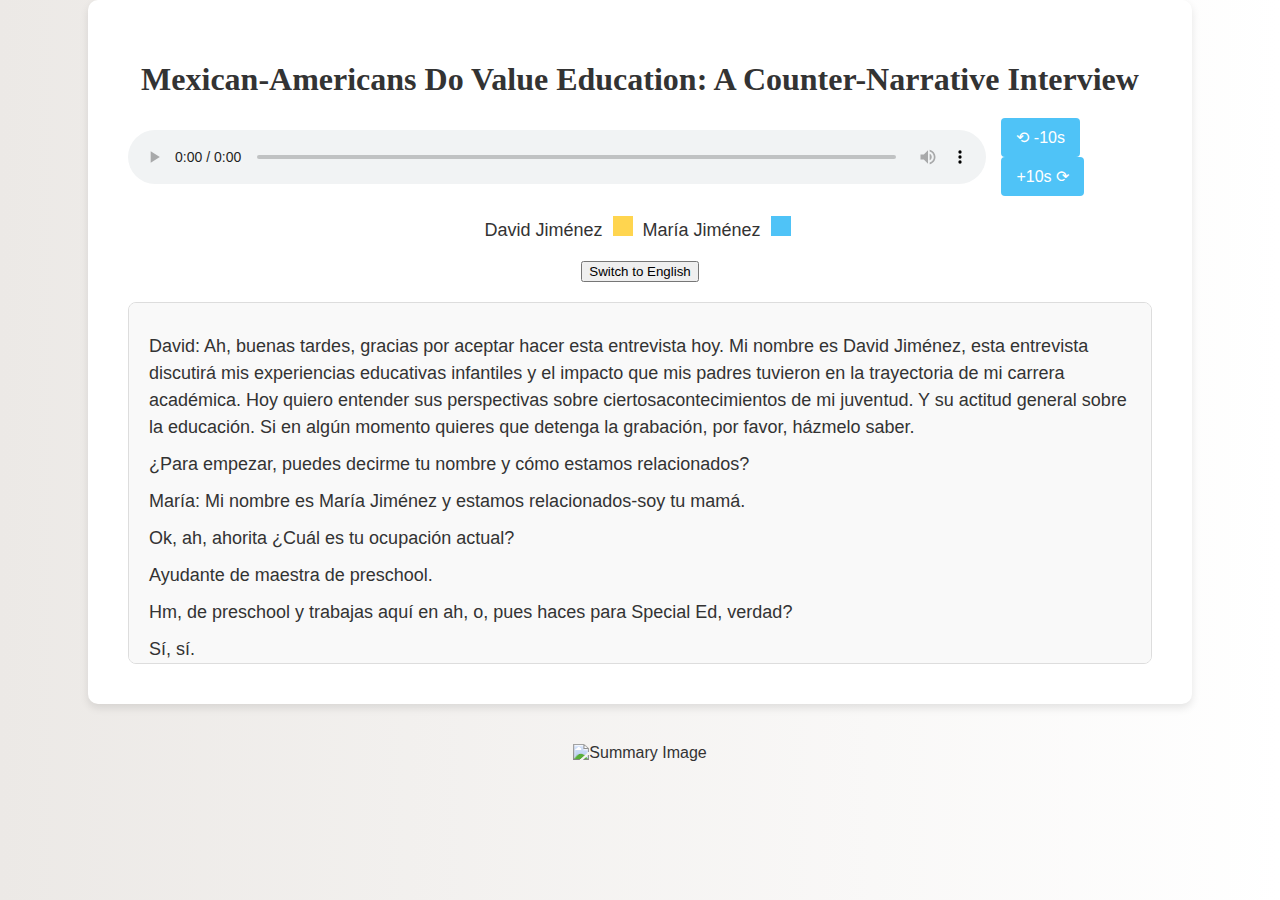
==== commit f8ee425b: "With final one pager" ====
--- a/index.html
+++ b/index.html
@@ -4,7 +4,8 @@
 <head>
   <meta charset="UTF-8">
   <meta name="viewport" content="width=device-width, initial-scale=1.0">
-  <title>Mexican-Americans Do Value Education: A Counter-narrative Interview</title>
+  <link href="https://fonts.googleapis.com/css2?family=Playfair+Display:wght@400;700&display=swap" rel="stylesheet">
+  <title>Mexican-Americans Do Value Education: A Counter-Narrative Interview</title>
   <!-- Link to the external CSS file -->
   <link href="style.css" rel="stylesheet">
 </head>
@@ -12,7 +13,7 @@
 <body>
 
   <div class="content-wrapper">
-    <h1>Mexican-Americans Do Value Education: A Counter-narrative Interview</h1>
+    <h1>Mexican-Americans Do Value Education: A Counter-Narrative Interview</h1>
     <div class="audio-player">
       <audio id="audioPlayer" controls preload="auto">
         <source src="Interview_8-27.m4a" type="audio/mp4">
@@ -256,7 +257,7 @@
       <p data-start="74" data-end="125" class="maria">I come from Mexico, specifically from the city of Guadalajara. I
         studied through high school, and then I did a short vocational program as a secretary. During my time, education
         was not as accessible, especially for women in certain families. We were only provided with an education that
-        centered on home assistance, like nursing, cooking, and sewing. It was very, very limited</p>
+        centered on home assistance, like nursing, cooking, and sewing. It was very, very limited.</p>
       <p data-start="125" data-end="149" class="david">Okay, and since then, you’ve come to the United States, where my
         brother and I were born. Now, to talk about my early educational history is really to talk about our history. Is
         it true that you were very involved in the education of both me and my brother from the beginning?</p>
@@ -353,7 +354,7 @@
   </div>
 
   <div class="summary-container">
-    <img src="Yellow and Red Mexican Menu (2).png" alt="Summary Image" class="summary-image">
+    <img src="Mex-Am_CounterNarrative_OnePager.png" alt="Summary Image" class="summary-image">
   </div>
 
   <!-- Link to the external JavaScript file -->
--- a/style.css
+++ b/style.css
@@ -22,6 +22,7 @@
 }
 
 h1 {
+  font-family: 'Merriweather', serif;
   font-size: 32px;
   text-align: center;
   margin-bottom: 20px;
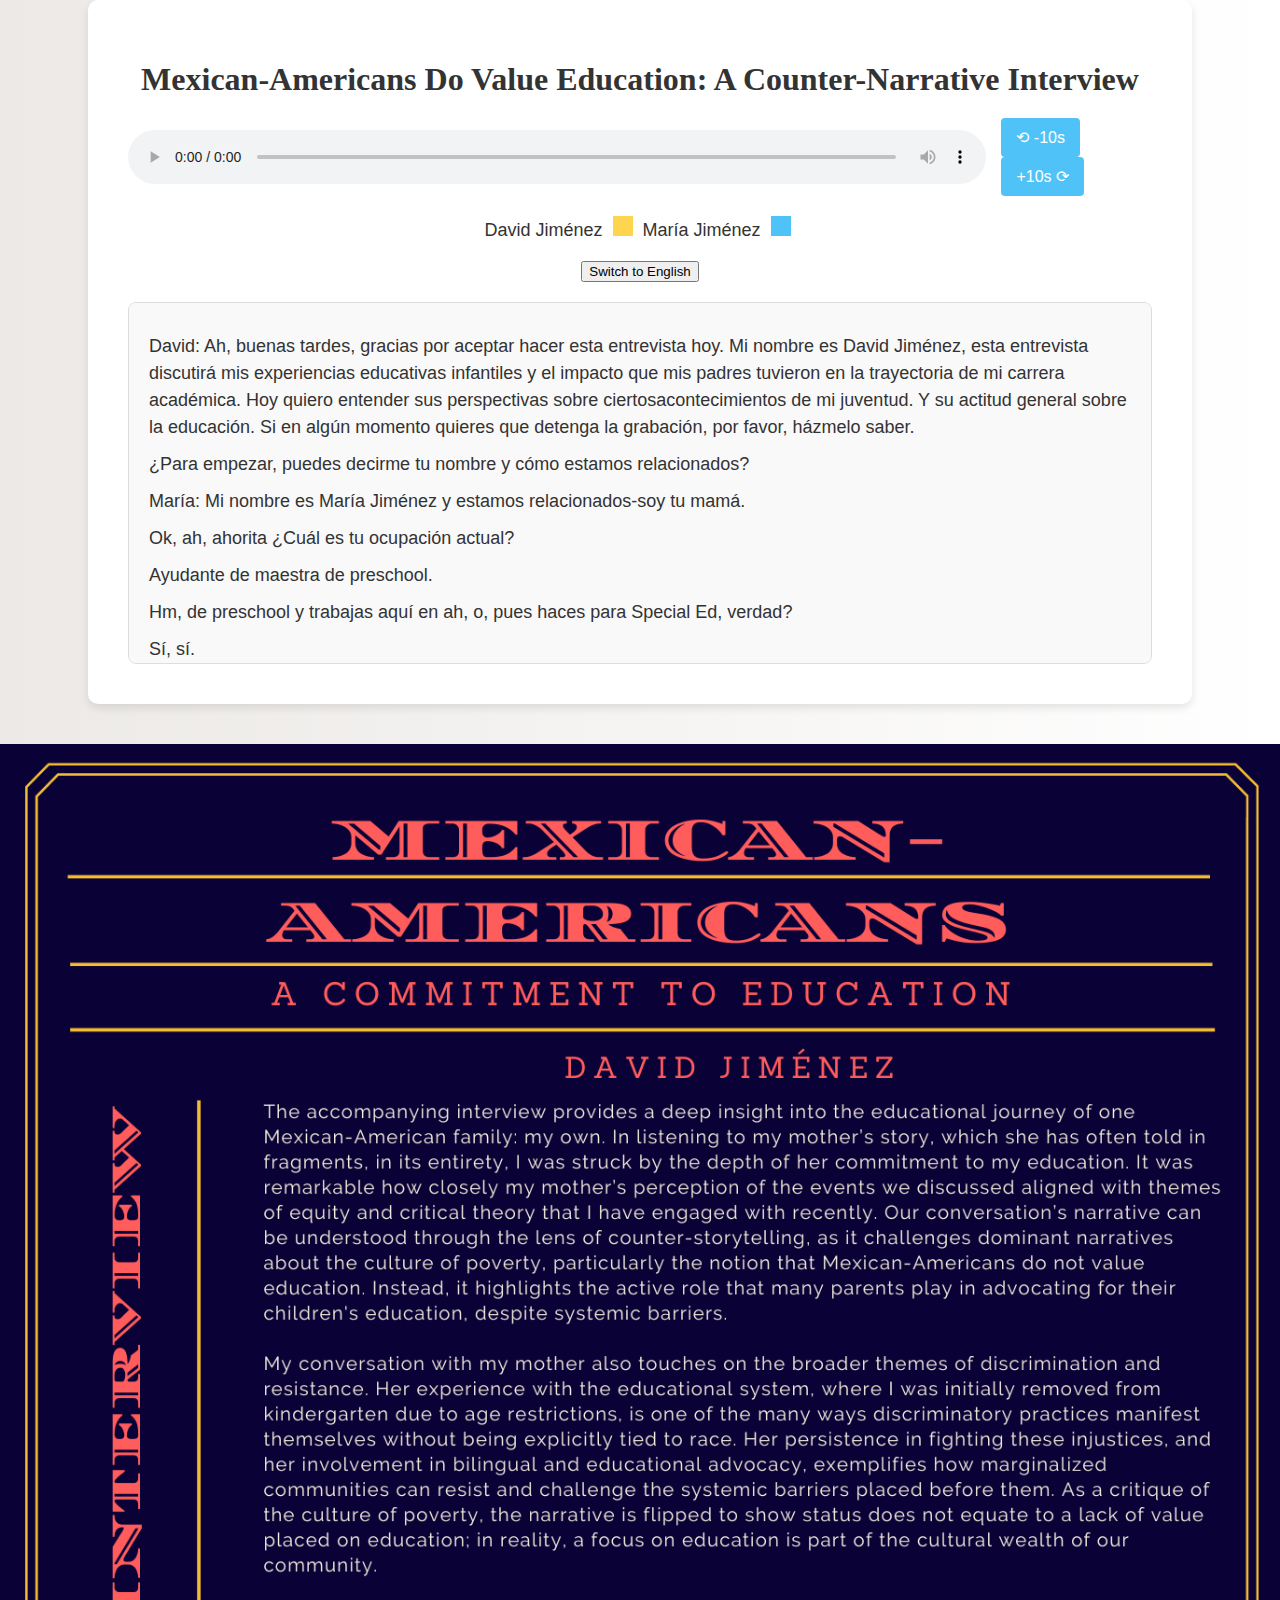
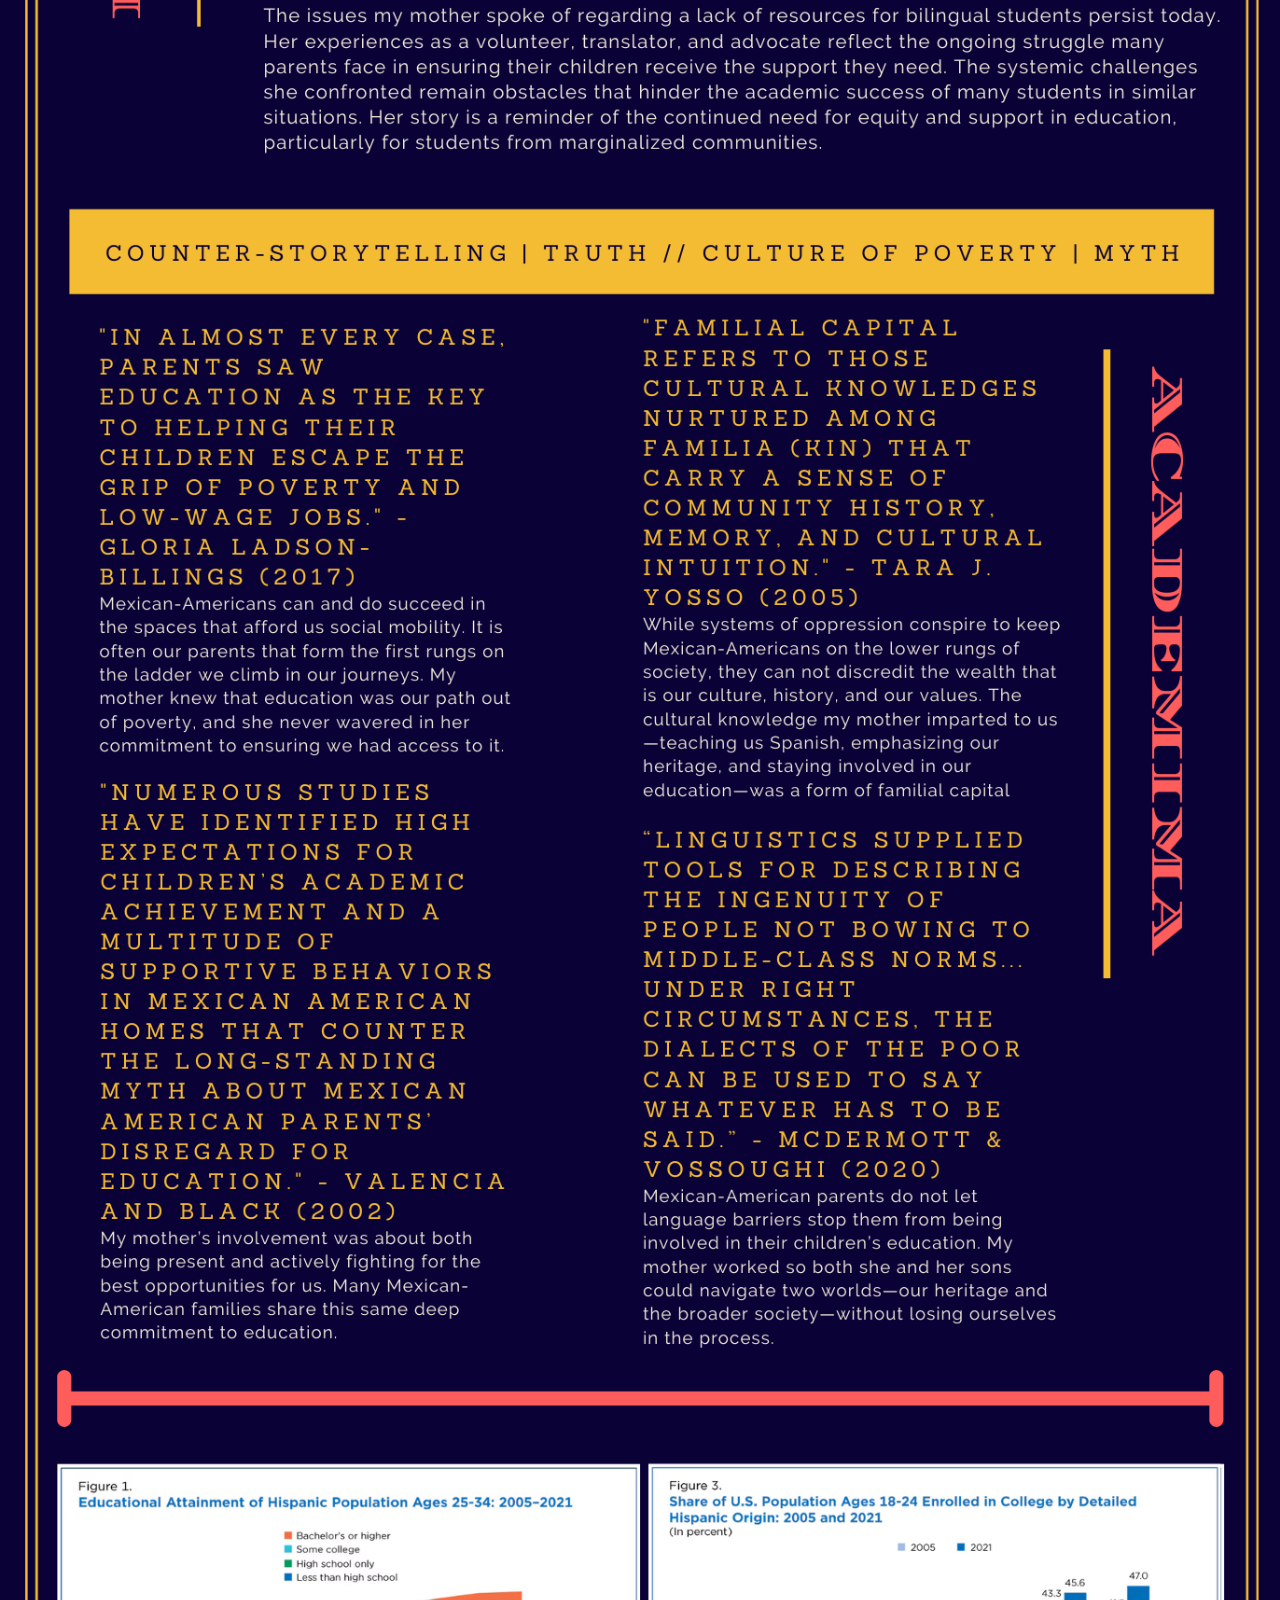
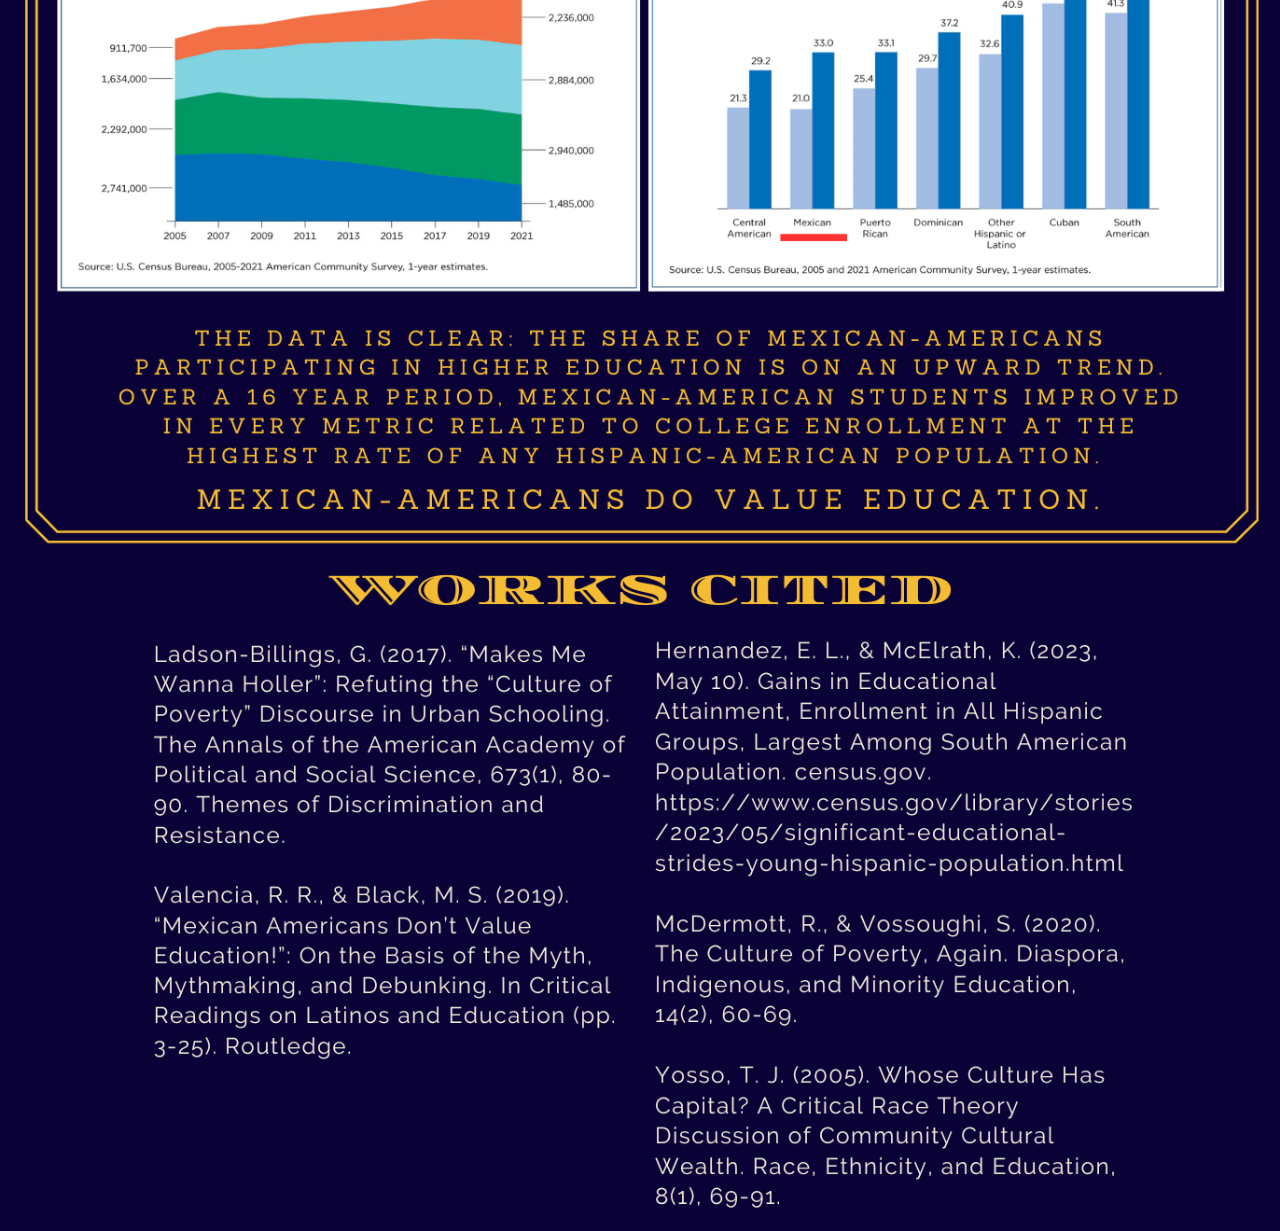
==== commit 19f77153: "links to one pager" ====
--- a/index.html
+++ b/index.html
@@ -354,7 +354,7 @@
   </div>
 
   <div class="summary-container">
-    <img src="Mex-Am_CounterNarrative_OnePager.png" alt="Summary Image" class="summary-image">
+    <img src="onePager3.png" alt="Summary Image" class="summary-image">
   </div>
 
   <!-- Link to the external JavaScript file -->
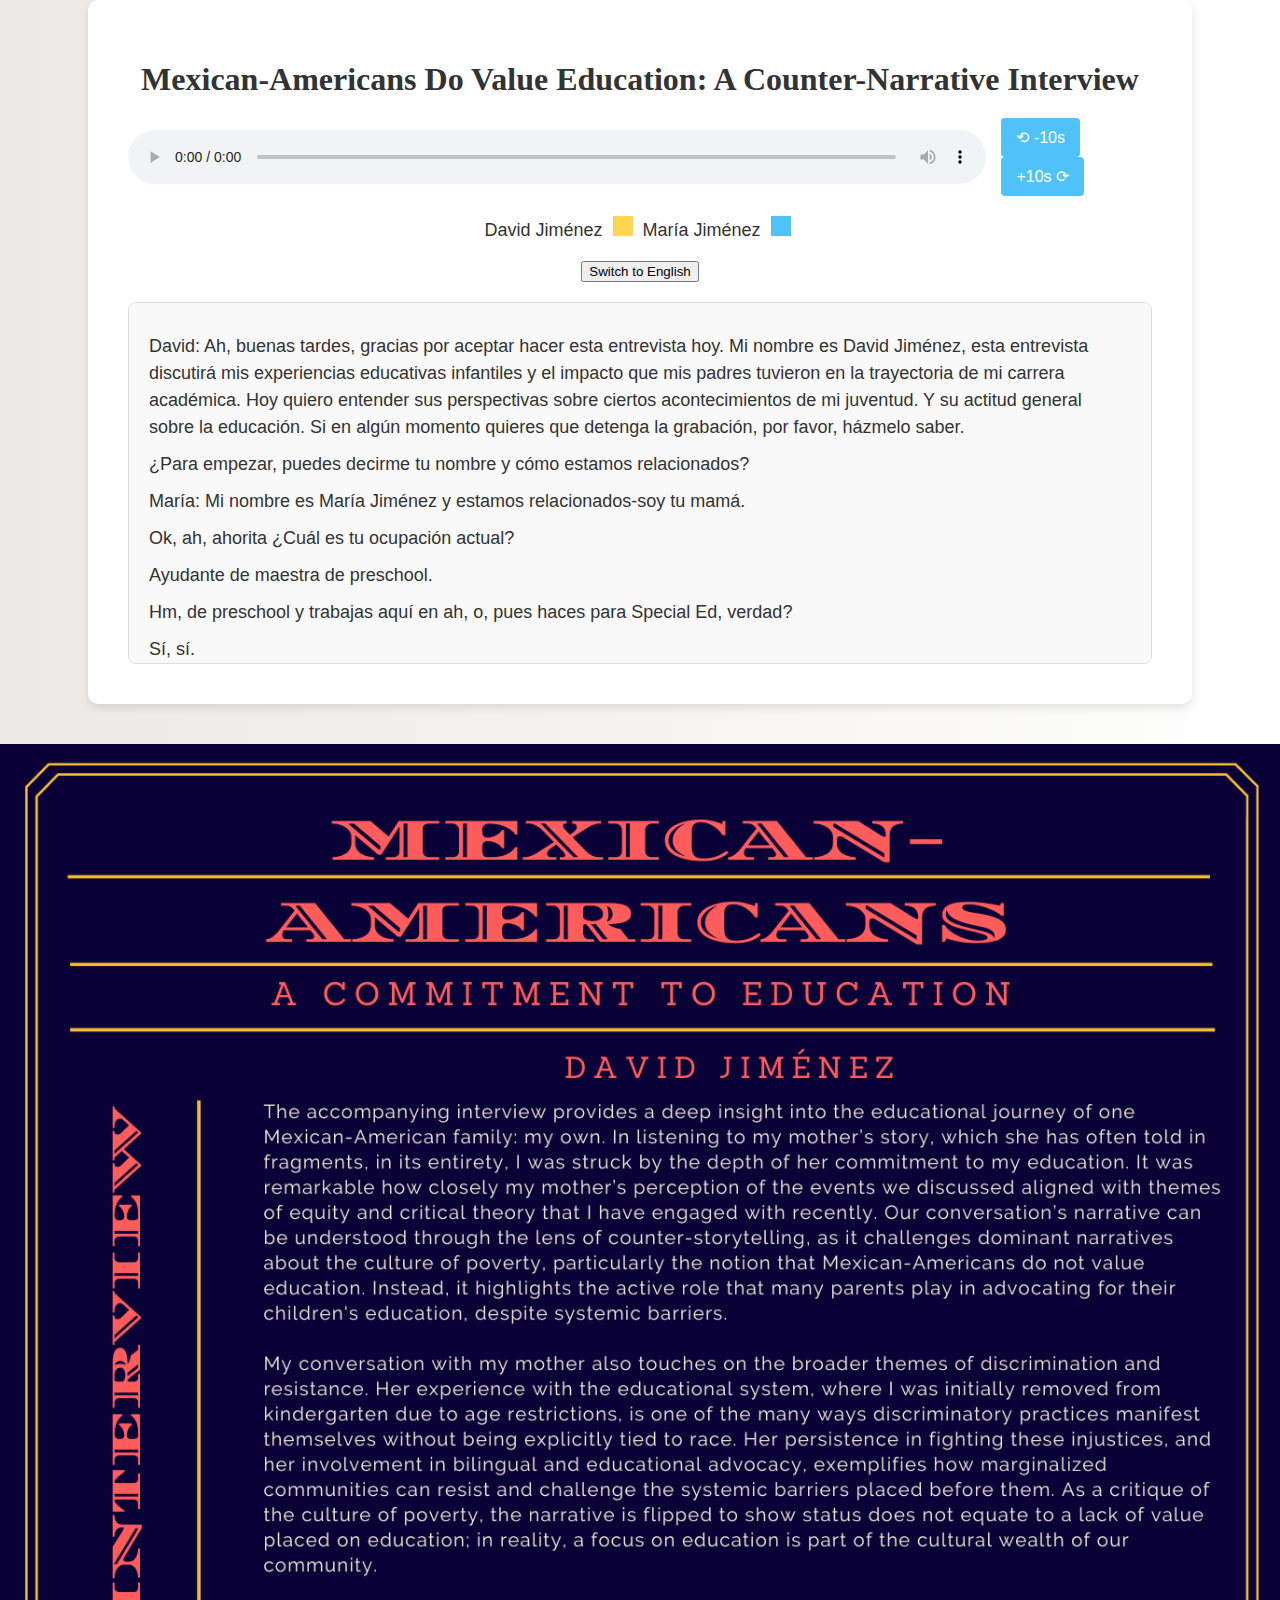
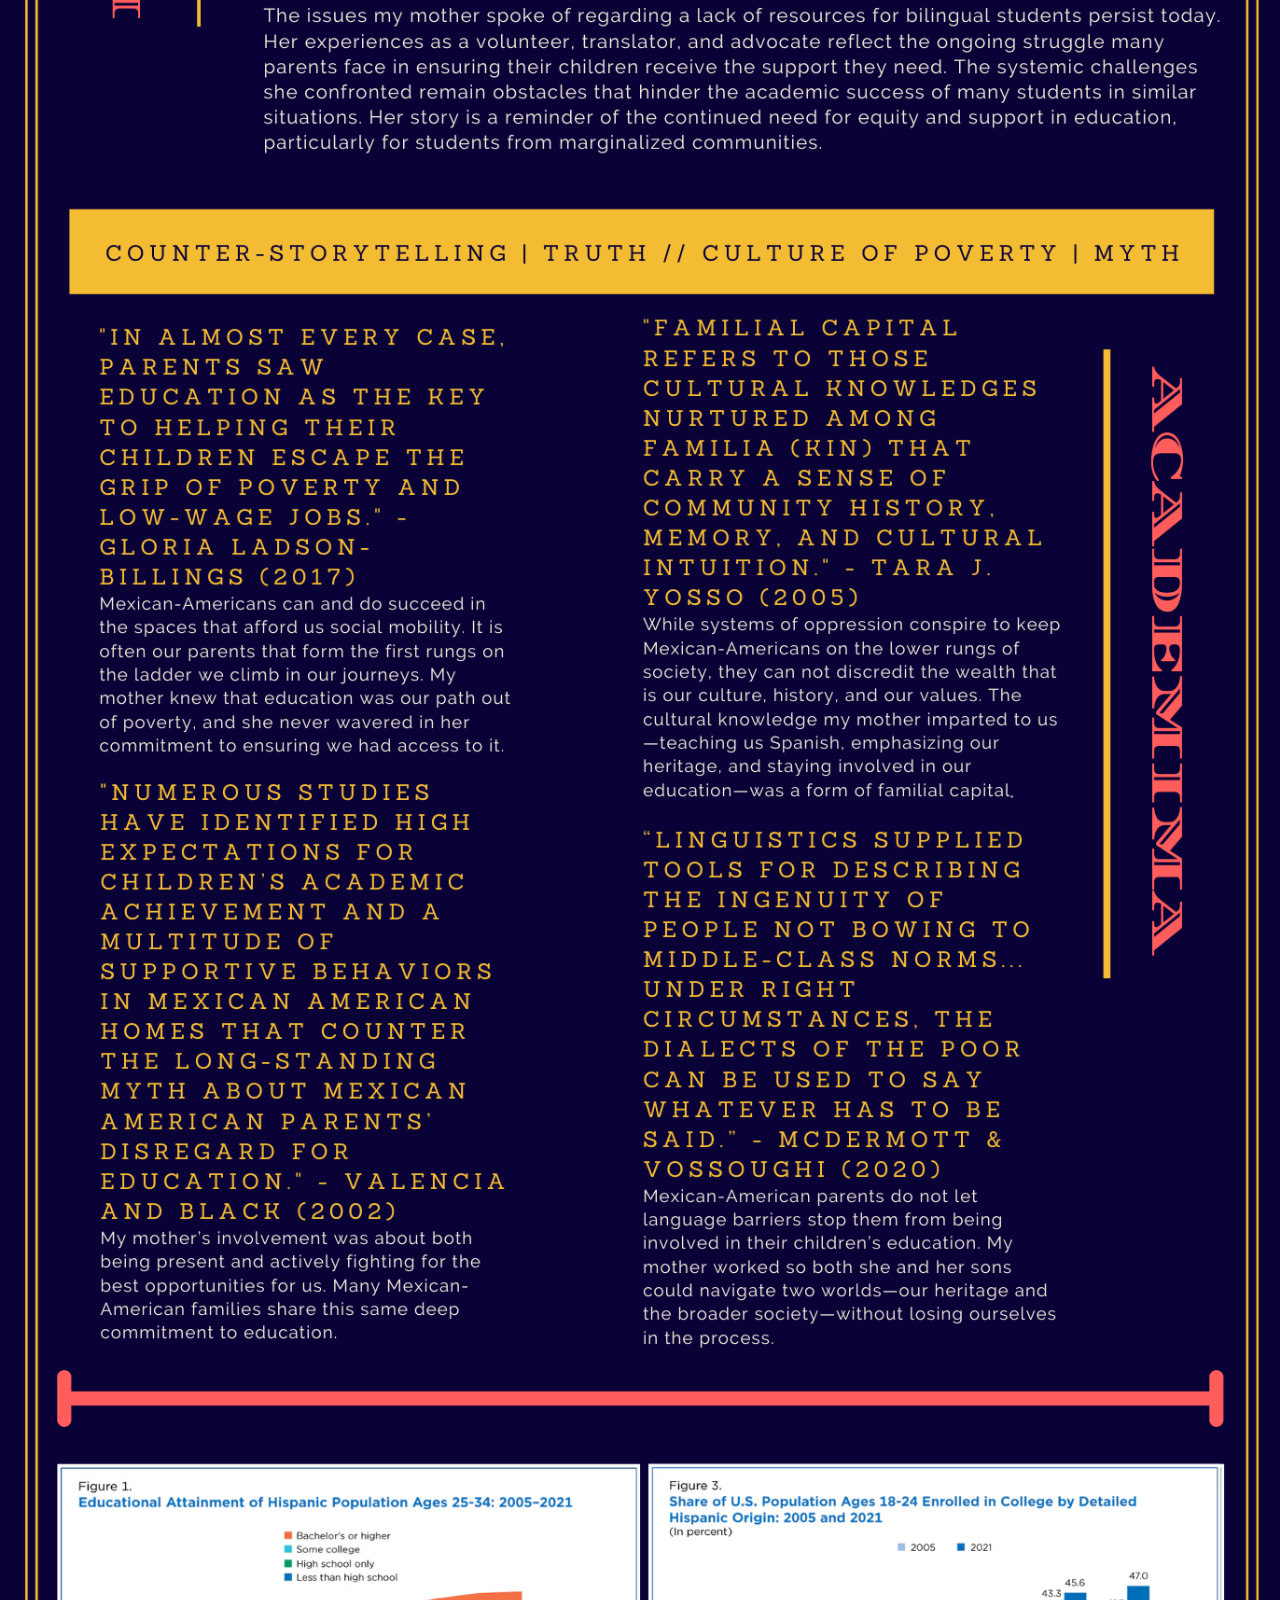
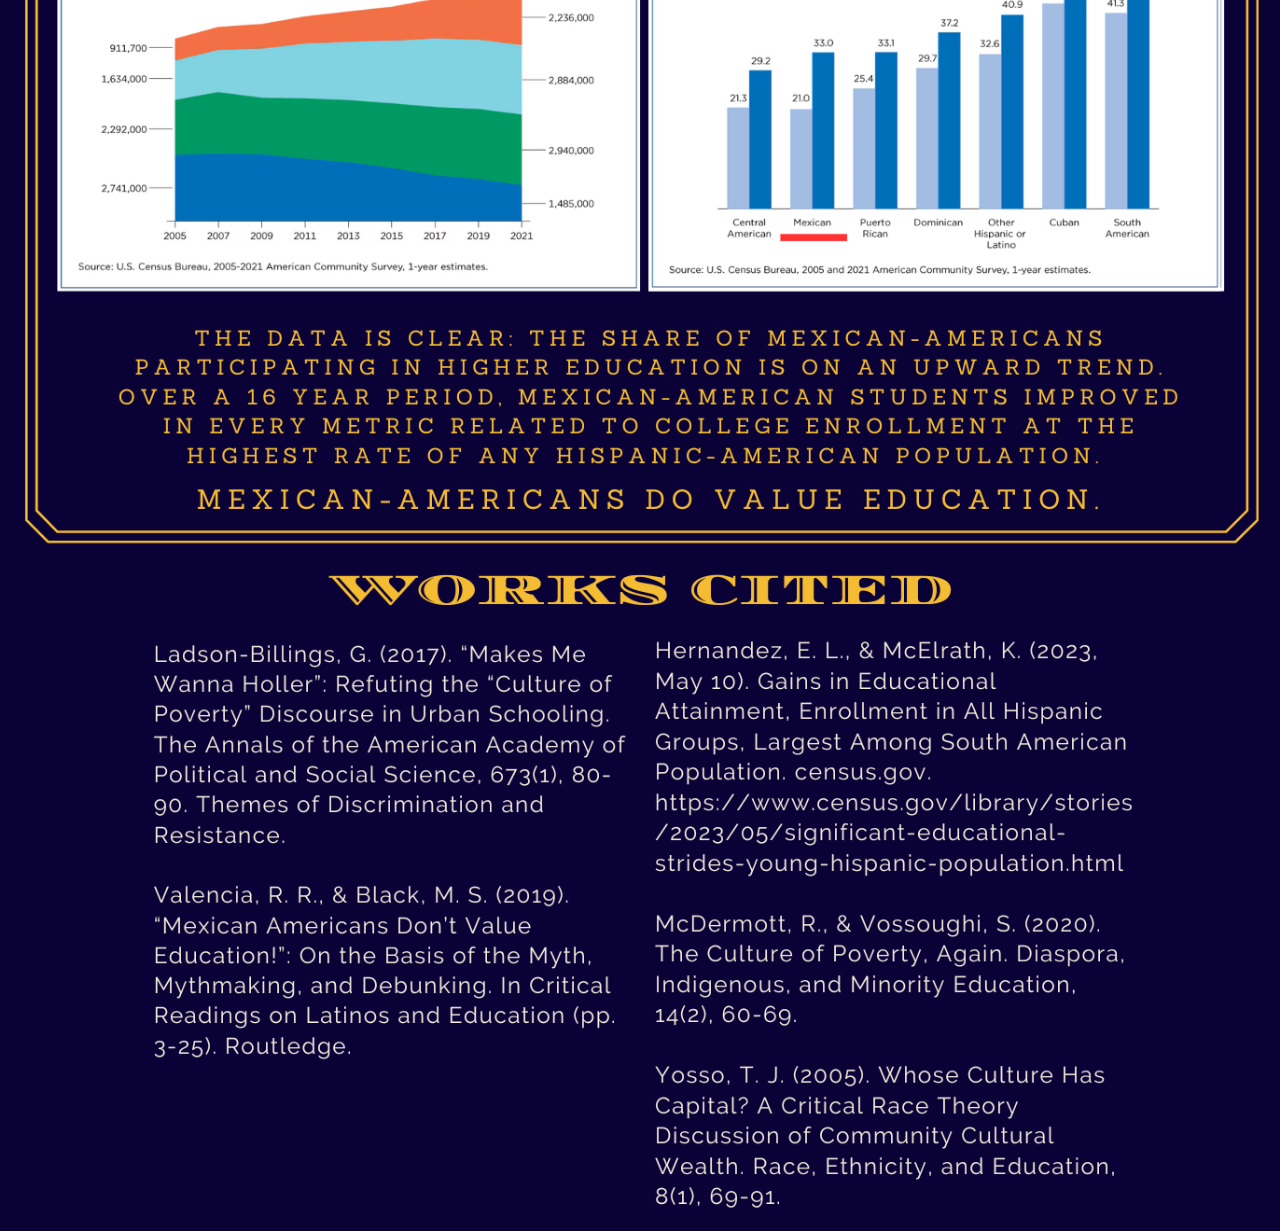
==== commit dff245d7: "Transcript correction" ====
--- a/index.html
+++ b/index.html
@@ -35,7 +35,7 @@
       <p data-start="0" data-end="32" class="david">David: Ah, buenas tardes, gracias por aceptar hacer esta entrevista
         hoy. Mi nombre es David Jiménez, esta entrevista discutirá mis experiencias educativas infantiles y el impacto
         que mis padres tuvieron en la trayectoria de mi carrera académica. Hoy quiero entender sus perspectivas sobre
-        ciertosacontecimientos de mi juventud. Y su actitud general sobre la educación. Si en algún momento quieres que
+        ciertos acontecimientos de mi juventud. Y su actitud general sobre la educación. Si en algún momento quieres que
         detenga la grabación, por favor, házmelo saber.</p>
       <p data-start="32" data-end="37" class="david">¿Para empezar, puedes decirme tu nombre y cómo estamos
         relacionados?</p>
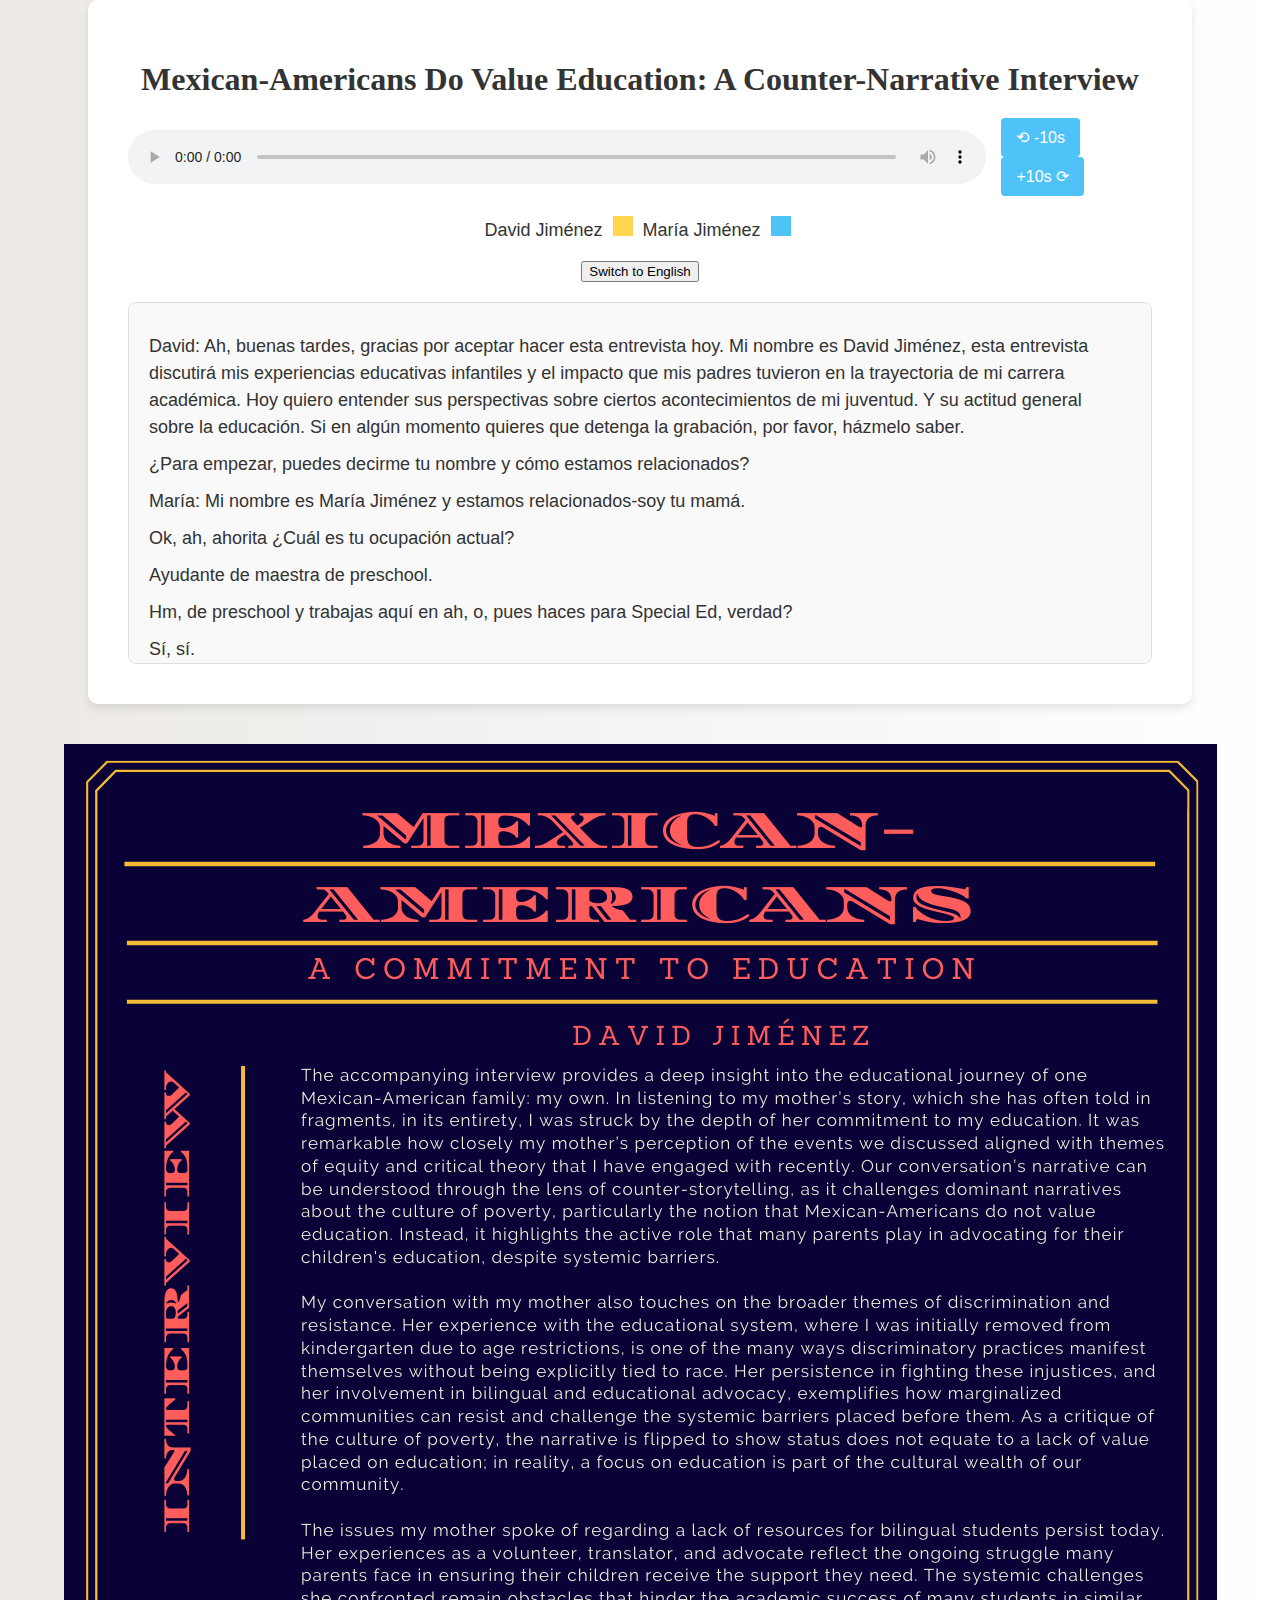
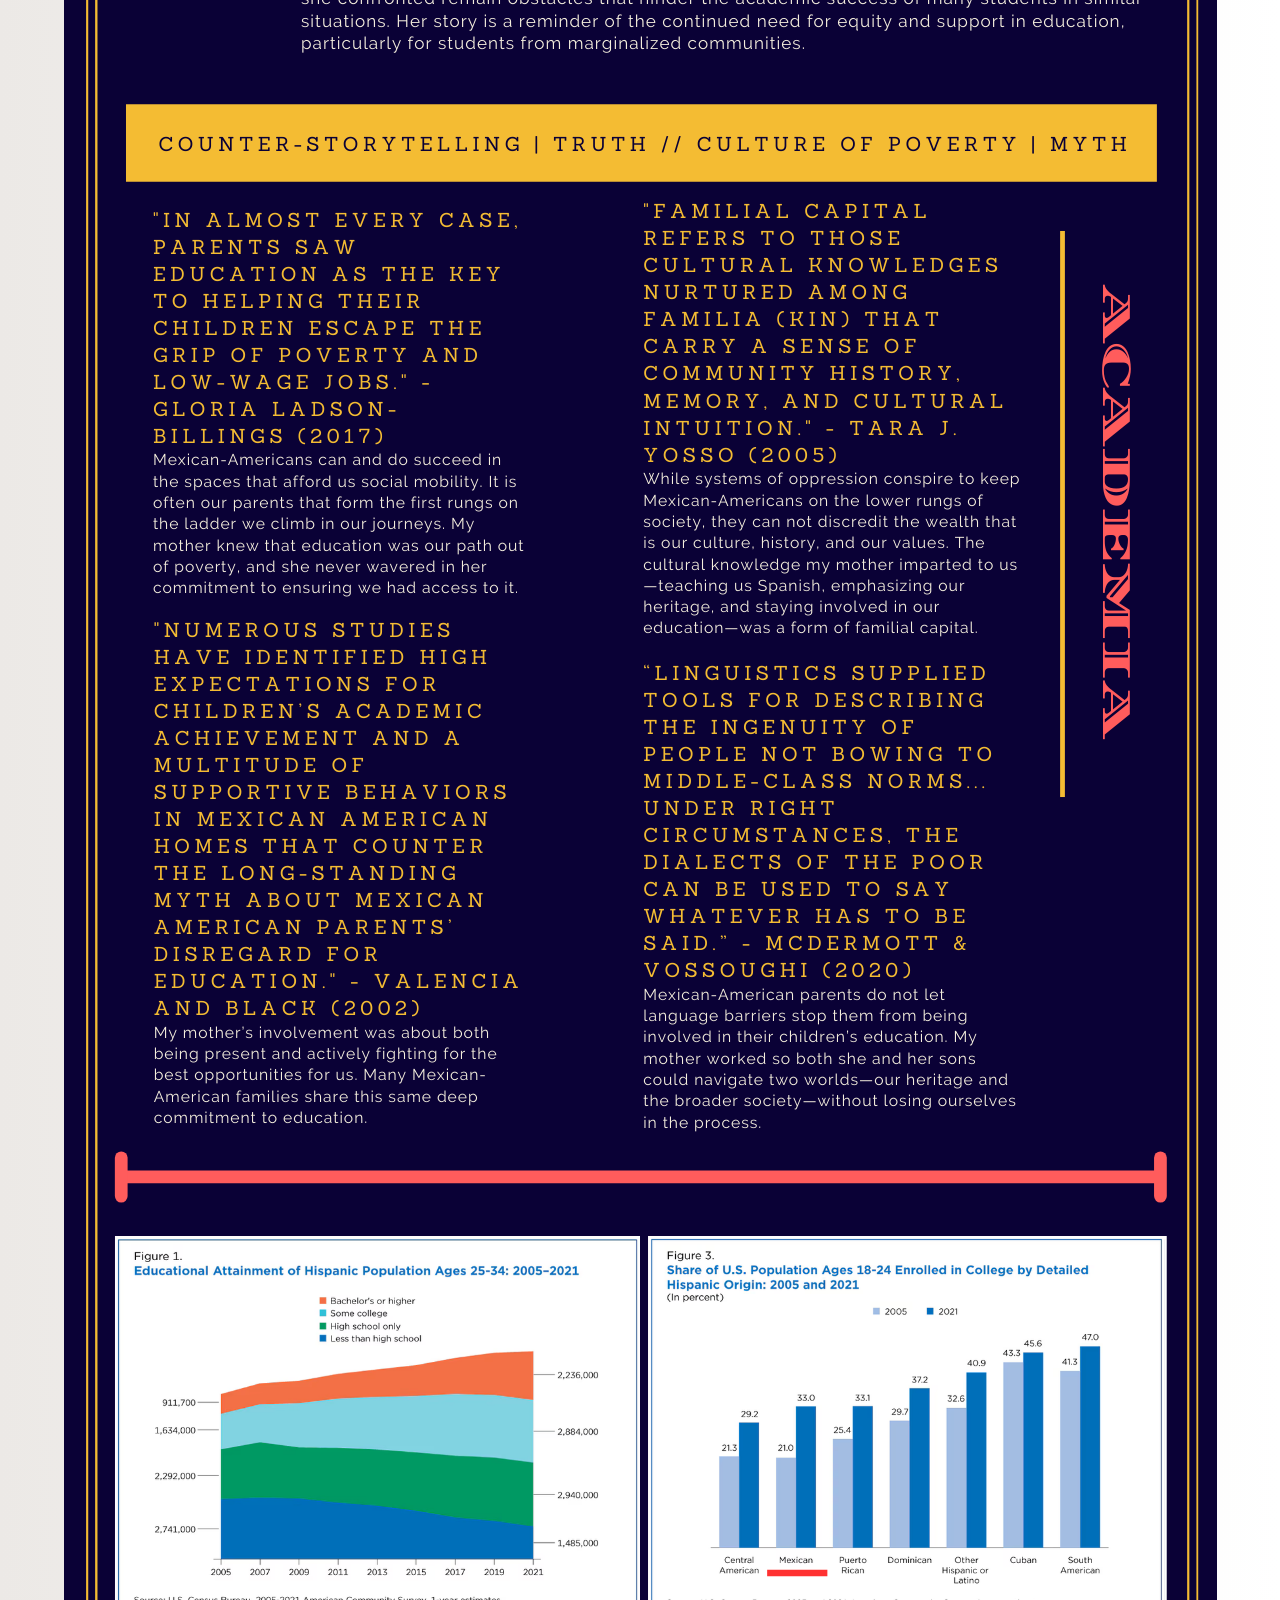
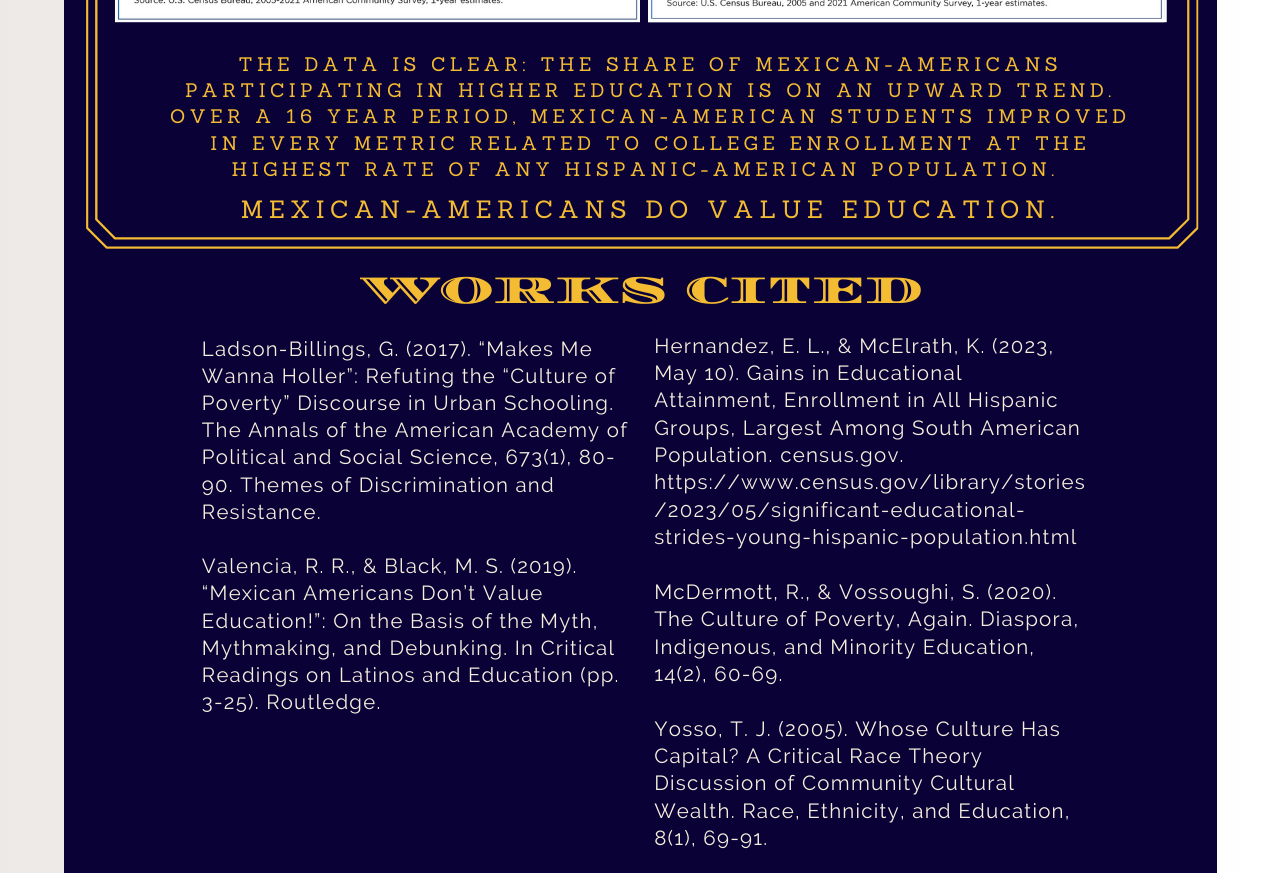
==== commit d9b18fc8: "One Pager typos" ====
--- a/index.html
+++ b/index.html
@@ -354,7 +354,7 @@
   </div>
 
   <div class="summary-container">
-    <img src="onePager3.png" alt="Summary Image" class="summary-image">
+    <img src="Counter Narrative One Pager.png" alt="Summary Image" class="summary-image">
   </div>
 
   <!-- Link to the external JavaScript file -->
